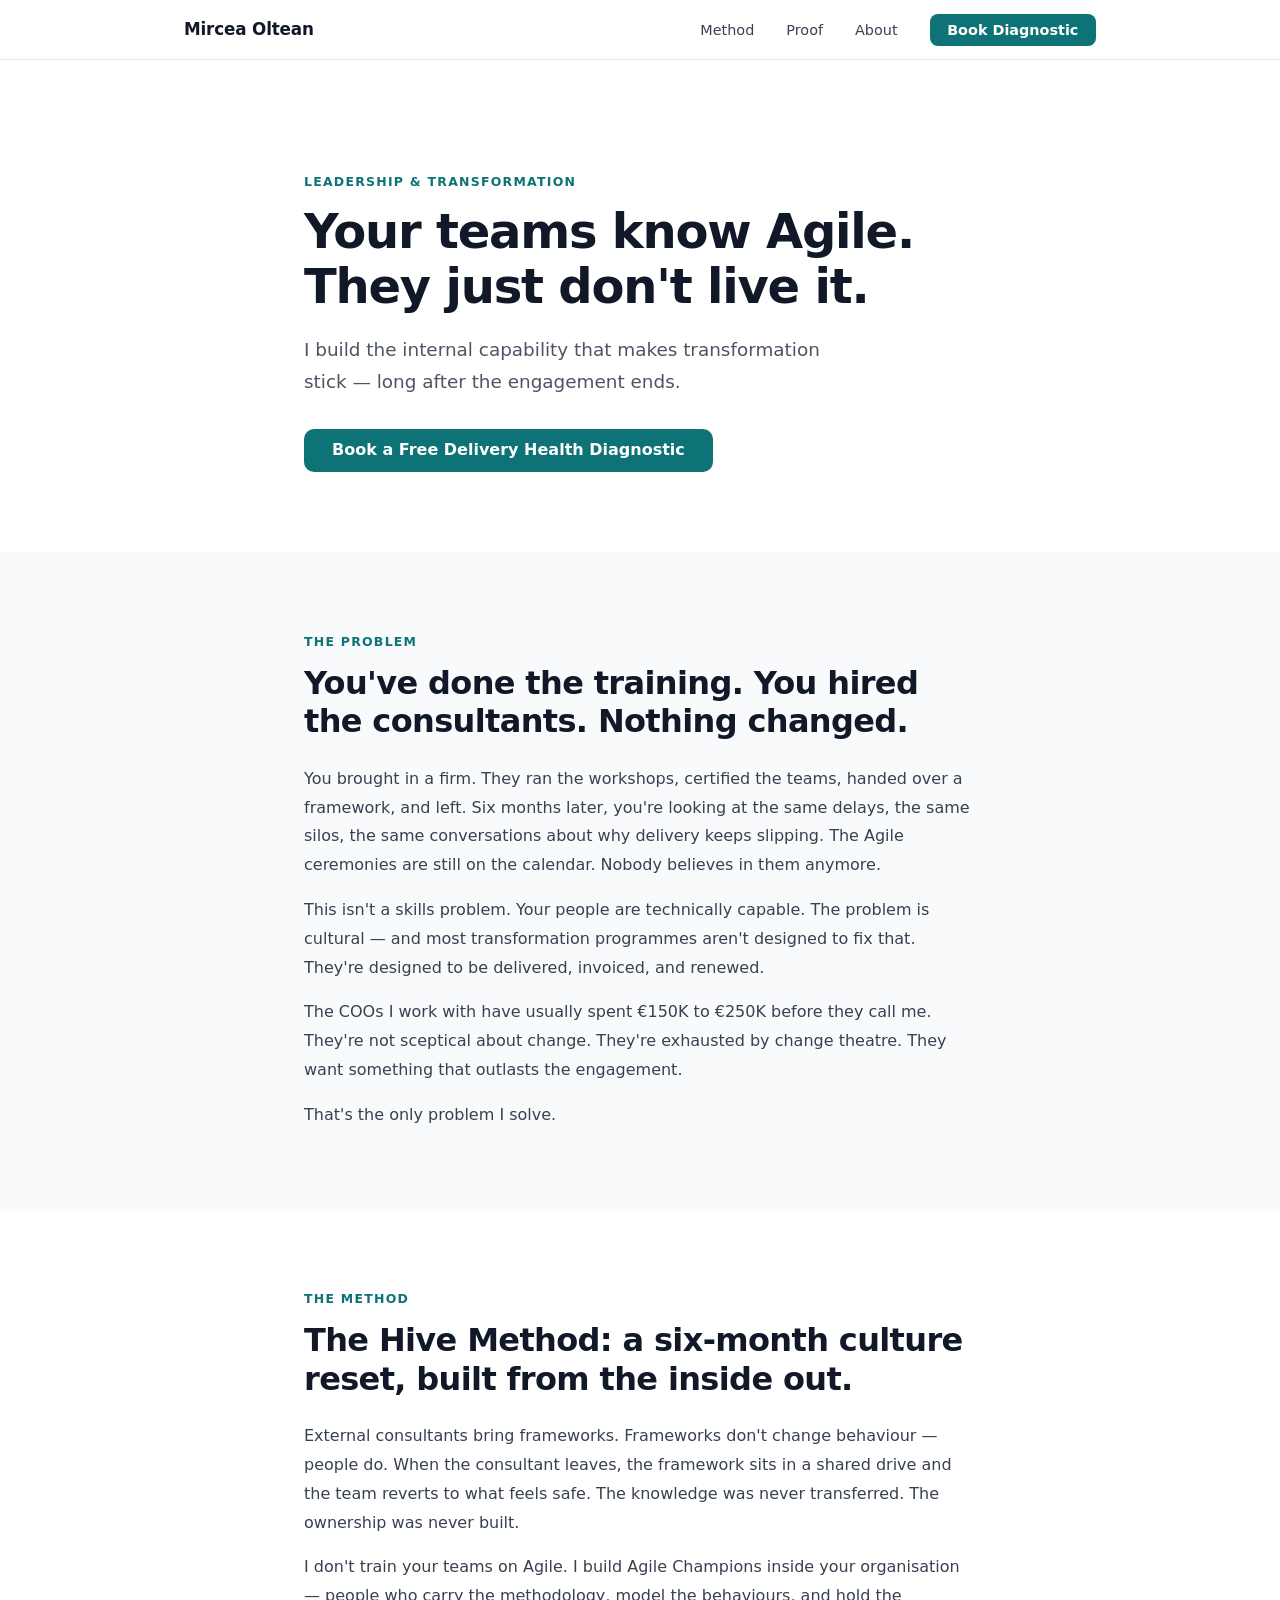
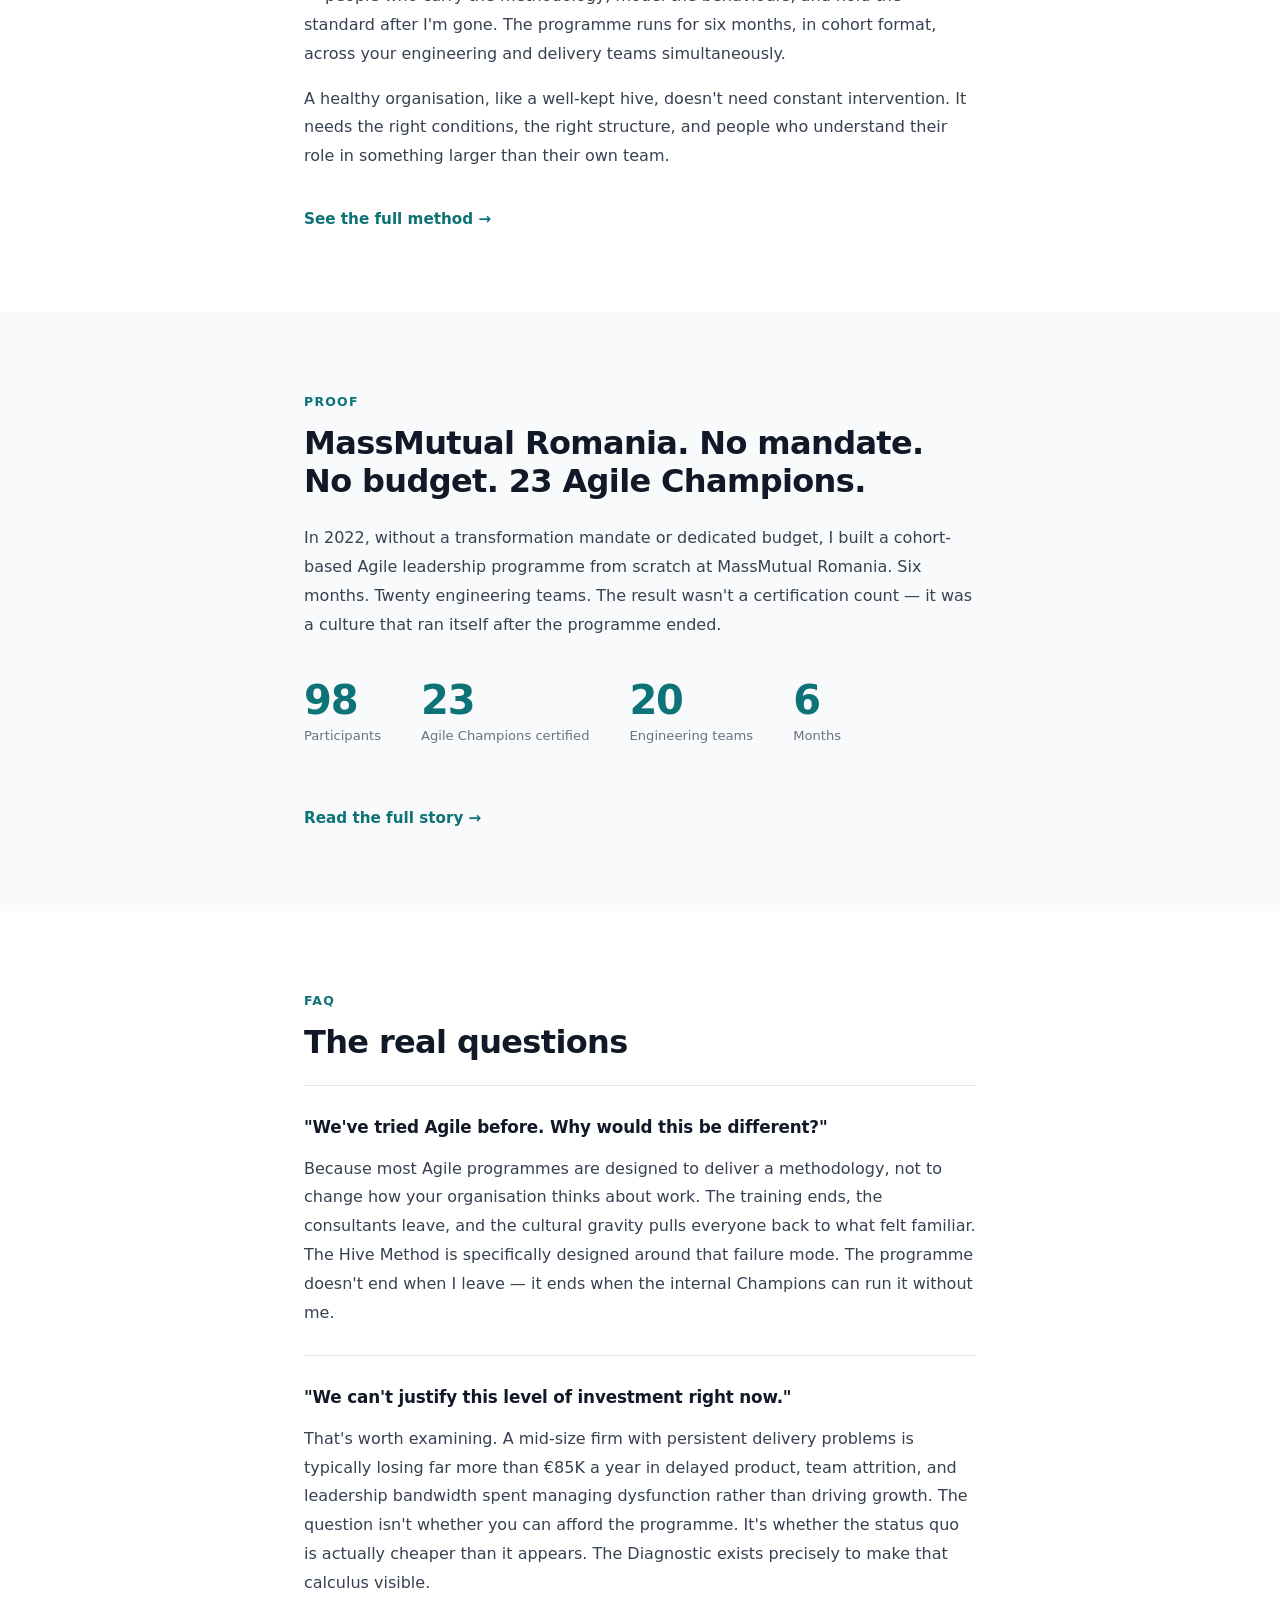
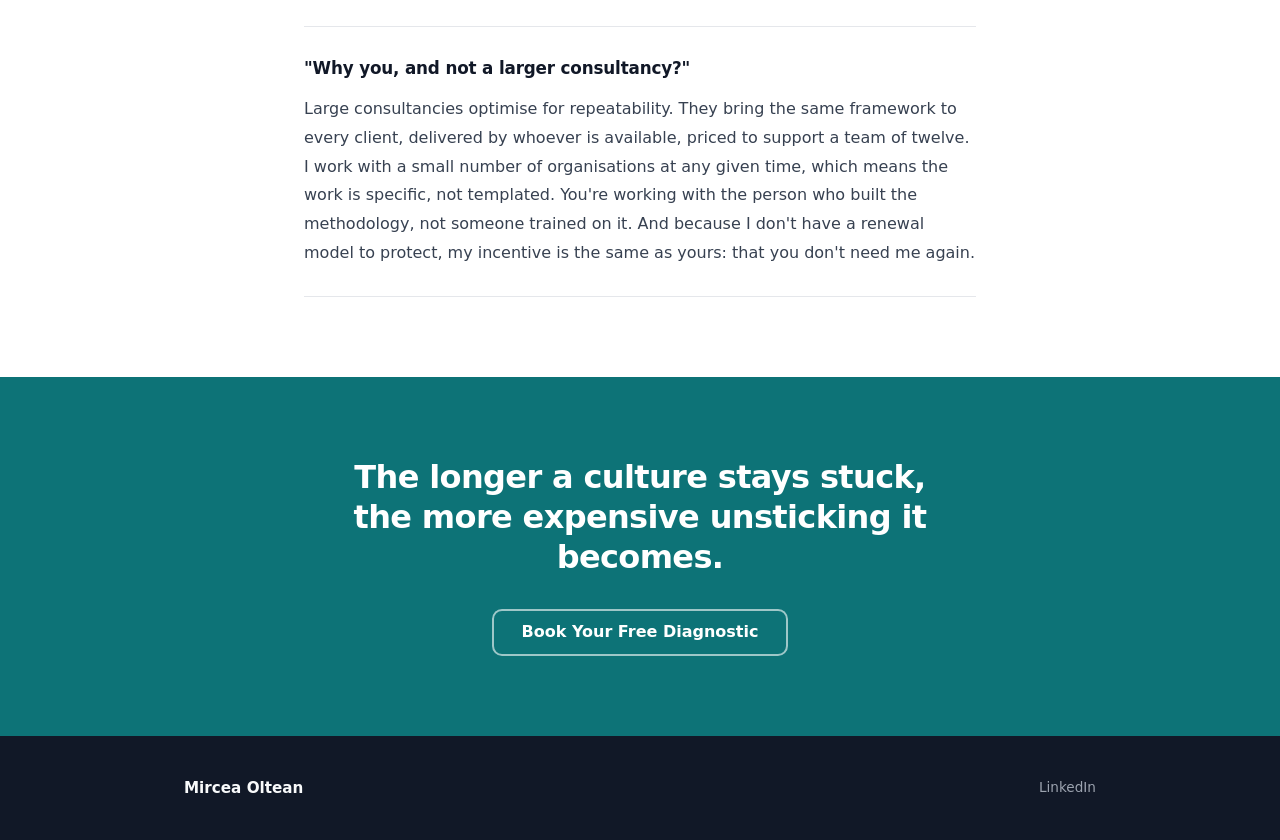
==== index.html @ 50f33925 "Initial site — Mircea Oltean personal website" ====
<!DOCTYPE html>
<html lang="en">
<head>
  <meta charset="UTF-8" />
  <meta name="viewport" content="width=device-width, initial-scale=1.0" />
  <title>Mircea Oltean — Leadership & Transformation Consultant</title>
  <link rel="stylesheet" href="styles.css" />
</head>
<body>

  <nav class="nav">
    <div class="nav__inner">
      <a href="index.html" class="nav__logo">Mircea Oltean</a>
      <button class="nav__toggle" id="navToggle" aria-label="Toggle menu">
        <svg width="22" height="22" viewBox="0 0 24 24" fill="none" stroke="currentColor" stroke-width="2.5" stroke-linecap="round">
          <line x1="3" y1="6" x2="21" y2="6"/><line x1="3" y1="12" x2="21" y2="12"/><line x1="3" y1="18" x2="21" y2="18"/>
        </svg>
      </button>
      <ul class="nav__links" id="navLinks">
        <li><a href="method.html">Method</a></li>
        <li><a href="proof.html">Proof</a></li>
        <li><a href="about.html">About</a></li>
        <li class="nav__cta"><a href="diagnostic.html">Book Diagnostic</a></li>
      </ul>
    </div>
  </nav>

  <main>

    <!-- HERO -->
    <section class="hero">
      <div class="container">
        <span class="section-label">Leadership &amp; Transformation</span>
        <h1>Your teams know Agile.<br>They just don't live it.</h1>
        <p class="hero__sub">I build the internal capability that makes transformation stick — long after the engagement ends.</p>
        <a href="diagnostic.html" class="btn">Book a Free Delivery Health Diagnostic</a>
      </div>
    </section>

    <!-- THE PROBLEM -->
    <section class="alt">
      <div class="container">
        <span class="section-label">The Problem</span>
        <h2 class="section-title">You've done the training. You hired the consultants. Nothing changed.</h2>
        <p>You brought in a firm. They ran the workshops, certified the teams, handed over a framework, and left. Six months later, you're looking at the same delays, the same silos, the same conversations about why delivery keeps slipping. The Agile ceremonies are still on the calendar. Nobody believes in them anymore.</p>
        <p>This isn't a skills problem. Your people are technically capable. The problem is cultural — and most transformation programmes aren't designed to fix that. They're designed to be delivered, invoiced, and renewed.</p>
        <p>The COOs I work with have usually spent €150K to €250K before they call me. They're not sceptical about change. They're exhausted by change theatre. They want something that outlasts the engagement.</p>
        <p>That's the only problem I solve.</p>
      </div>
    </section>

    <!-- THE METHOD -->
    <section>
      <div class="container">
        <span class="section-label">The Method</span>
        <h2 class="section-title">The Hive Method: a six-month culture reset, built from the inside out.</h2>
        <p>External consultants bring frameworks. Frameworks don't change behaviour — people do. When the consultant leaves, the framework sits in a shared drive and the team reverts to what feels safe. The knowledge was never transferred. The ownership was never built.</p>
        <p>I don't train your teams on Agile. I build Agile Champions inside your organisation — people who carry the methodology, model the behaviours, and hold the standard after I'm gone. The programme runs for six months, in cohort format, across your engineering and delivery teams simultaneously.</p>
        <p>A healthy organisation, like a well-kept hive, doesn't need constant intervention. It needs the right conditions, the right structure, and people who understand their role in something larger than their own team.</p>
        <a href="method.html" class="read-more">See the full method</a>
      </div>
    </section>

    <!-- PROOF -->
    <section class="alt">
      <div class="container">
        <span class="section-label">Proof</span>
        <h2 class="section-title">MassMutual Romania. No mandate. No budget. 23 Agile Champions.</h2>
        <p>In 2022, without a transformation mandate or dedicated budget, I built a cohort-based Agile leadership programme from scratch at MassMutual Romania. Six months. Twenty engineering teams. The result wasn't a certification count — it was a culture that ran itself after the programme ended.</p>
        <div class="stats">
          <div class="stat">
            <span class="stat__number">98</span>
            <span class="stat__label">Participants</span>
          </div>
          <div class="stat">
            <span class="stat__number">23</span>
            <span class="stat__label">Agile Champions certified</span>
          </div>
          <div class="stat">
            <span class="stat__number">20</span>
            <span class="stat__label">Engineering teams</span>
          </div>
          <div class="stat">
            <span class="stat__number">6</span>
            <span class="stat__label">Months</span>
          </div>
        </div>
        <a href="proof.html" class="read-more">Read the full story</a>
      </div>
    </section>

    <!-- FAQ -->
    <section>
      <div class="container">
        <span class="section-label">FAQ</span>
        <h2 class="section-title">The real questions</h2>
        <div class="faq">
          <div class="faq-item">
            <h3>"We've tried Agile before. Why would this be different?"</h3>
            <p>Because most Agile programmes are designed to deliver a methodology, not to change how your organisation thinks about work. The training ends, the consultants leave, and the cultural gravity pulls everyone back to what felt familiar. The Hive Method is specifically designed around that failure mode. The programme doesn't end when I leave — it ends when the internal Champions can run it without me.</p>
          </div>
          <div class="faq-item">
            <h3>"We can't justify this level of investment right now."</h3>
            <p>That's worth examining. A mid-size firm with persistent delivery problems is typically losing far more than €85K a year in delayed product, team attrition, and leadership bandwidth spent managing dysfunction rather than driving growth. The question isn't whether you can afford the programme. It's whether the status quo is actually cheaper than it appears. The Diagnostic exists precisely to make that calculus visible.</p>
          </div>
          <div class="faq-item">
            <h3>"Why you, and not a larger consultancy?"</h3>
            <p>Large consultancies optimise for repeatability. They bring the same framework to every client, delivered by whoever is available, priced to support a team of twelve. I work with a small number of organisations at any given time, which means the work is specific, not templated. You're working with the person who built the methodology, not someone trained on it. And because I don't have a renewal model to protect, my incentive is the same as yours: that you don't need me again.</p>
          </div>
        </div>
      </div>
    </section>

  </main>

  <!-- CLOSING -->
  <section class="closing">
    <div class="container">
      <h2>The longer a culture stays stuck, the more expensive unsticking it becomes.</h2>
      <a href="diagnostic.html" class="btn btn--ghost">Book Your Free Diagnostic</a>
    </div>
  </section>

  <footer>
    <div class="footer__inner">
      <span class="footer__name">Mircea Oltean</span>
      <div class="footer__links">
        <a href="https://www.linkedin.com/in/mircea-oltean-mba-sa-9ab67919" target="_blank" rel="noopener">LinkedIn</a>
      </div>
    </div>
  </footer>

  <script src="script.js"></script>
</body>
</html>
---- styles.css ----
/* === RESET & BASE === */
*, *::before, *::after { box-sizing: border-box; margin: 0; padding: 0; }

body {
  font-family: Inter, system-ui, -apple-system, Segoe UI, Roboto, Helvetica, Arial, sans-serif;
  color: #111827;
  background: #fff;
  line-height: 1.6;
  -webkit-font-smoothing: antialiased;
}

/* === LAYOUT === */
.container {
  max-width: 720px;
  margin: 0 auto;
  padding: 0 1.5rem;
}

section { padding: 5rem 0; }
section.alt { background: #F9FAFB; }

/* === NAV === */
.nav {
  position: sticky;
  top: 0;
  background: rgba(255,255,255,0.96);
  backdrop-filter: blur(8px);
  border-bottom: 1px solid #E5E7EB;
  z-index: 100;
  padding: 1rem 0;
}

.nav__inner {
  max-width: 960px;
  margin: 0 auto;
  padding: 0 1.5rem;
  display: flex;
  align-items: center;
  justify-content: space-between;
  position: relative;
}

.nav__logo {
  font-weight: 700;
  font-size: 1.05rem;
  color: #111827;
  text-decoration: none;
  letter-spacing: -.01em;
}

.nav__links {
  display: flex;
  align-items: center;
  gap: 2rem;
  list-style: none;
}

.nav__links a {
  color: #374151;
  text-decoration: none;
  font-size: .9rem;
  font-weight: 500;
  transition: color .2s;
}

.nav__links a:hover { color: #0D7377; }

.nav__cta a {
  background: #0D7377 !important;
  color: white !important;
  padding: .5rem 1.1rem;
  border-radius: 8px;
  font-weight: 600;
  transition: background .2s !important;
}

.nav__cta a:hover { background: #084f52 !important; }

.nav__toggle {
  display: none;
  background: none;
  border: none;
  cursor: pointer;
  padding: .25rem;
  color: #374151;
}

/* === HERO === */
.hero { padding: 7rem 0 5rem; }

.hero h1 {
  font-size: clamp(2rem, 5vw, 3rem);
  font-weight: 800;
  line-height: 1.15;
  color: #111827;
  margin-bottom: 1.25rem;
  letter-spacing: -.025em;
}

.hero__sub {
  font-size: 1.15rem;
  color: #4B5563;
  line-height: 1.7;
  margin-bottom: 2rem;
  max-width: 540px;
}

/* === BUTTONS === */
.btn {
  display: inline-block;
  background: #0D7377;
  color: white;
  padding: .85rem 1.75rem;
  border-radius: 10px;
  font-weight: 700;
  font-size: 1rem;
  text-decoration: none;
  border: none;
  cursor: pointer;
  font-family: inherit;
  transition: background .2s, transform .1s;
  line-height: 1;
}

.btn:hover { background: #084f52; transform: translateY(-1px); }

.btn--ghost {
  background: transparent;
  color: white;
  border: 2px solid rgba(255,255,255,.6);
}

.btn--ghost:hover { background: rgba(255,255,255,.1); transform: translateY(-1px); border-color: white; }

/* === SECTION LABELS & HEADINGS === */
.section-label {
  display: block;
  font-size: .78rem;
  font-weight: 700;
  letter-spacing: .1em;
  text-transform: uppercase;
  color: #0D7377;
  margin-bottom: .75rem;
}

h2.section-title {
  font-size: clamp(1.5rem, 4vw, 2rem);
  font-weight: 800;
  line-height: 1.2;
  color: #111827;
  margin-bottom: 1.5rem;
  letter-spacing: -.02em;
}

h3 {
  font-size: 1.1rem;
  font-weight: 700;
  color: #111827;
  margin: 2rem 0 .6rem;
  letter-spacing: -.01em;
}

h3:first-of-type { margin-top: 0; }

p {
  color: #374151;
  line-height: 1.8;
  margin-bottom: 1rem;
}

p:last-child { margin-bottom: 0; }

/* === PAGE HERO (inner pages) === */
.page-hero { padding: 4rem 0 3rem; border-bottom: 1px solid #E5E7EB; }
.page-hero h1 {
  font-size: clamp(1.75rem, 4vw, 2.5rem);
  font-weight: 800;
  line-height: 1.2;
  letter-spacing: -.025em;
  margin-bottom: .75rem;
}
.page-hero p { font-size: 1.1rem; color: #6B7280; max-width: 520px; }

/* === STATS === */
.stats {
  display: flex;
  gap: 2.5rem;
  margin: 2.5rem 0;
  flex-wrap: wrap;
}

.stat__number {
  display: block;
  font-size: 2.5rem;
  font-weight: 800;
  color: #0D7377;
  line-height: 1;
  letter-spacing: -.03em;
}

.stat__label {
  display: block;
  font-size: .82rem;
  color: #6B7280;
  margin-top: .35rem;
  font-weight: 500;
}

/* === BLOCKQUOTE === */
blockquote {
  border-left: 3px solid #0D7377;
  padding: 1.1rem 1.5rem;
  margin: 2rem 0;
  background: #f0fafa;
  border-radius: 0 10px 10px 0;
}

blockquote p {
  font-size: 1.05rem;
  font-style: italic;
  color: #1a2e2f;
  font-weight: 500;
  line-height: 1.7;
}

/* === FAQ === */
.faq { margin-top: 1rem; }

.faq-item {
  border-top: 1px solid #E5E7EB;
  padding: 1.75rem 0;
}

.faq-item:last-child { border-bottom: 1px solid #E5E7EB; }

.faq-item h3 {
  margin: 0 0 .85rem;
  font-size: 1.05rem;
  color: #111827;
}

.faq-item p { margin: 0; }

/* === READ MORE === */
.read-more {
  display: inline-block;
  color: #0D7377;
  font-weight: 600;
  text-decoration: none;
  font-size: .95rem;
  margin-top: 1.25rem;
  transition: color .2s;
}

.read-more::after { content: ' →'; }
.read-more:hover { color: #084f52; }

/* === CLOSING BAND === */
.closing {
  background: #0D7377;
  padding: 5rem 0;
  text-align: center;
}

.closing h2 {
  font-size: clamp(1.4rem, 4vw, 2rem);
  color: white;
  font-weight: 800;
  max-width: 580px;
  margin: 0 auto 2rem;
  line-height: 1.25;
  letter-spacing: -.02em;
}

/* === CTA BAND (inner pages) === */
.cta-band {
  background: #F9FAFB;
  padding: 4rem 0;
  text-align: center;
  border-top: 1px solid #E5E7EB;
}

.cta-band p {
  font-size: 1.1rem;
  color: #4B5563;
  margin-bottom: 1.5rem;
  max-width: 480px;
  margin-left: auto;
  margin-right: auto;
}

/* === FORM === */
.form { display: grid; gap: .9rem; max-width: 480px; }

label {
  display: block;
  font-size: .86rem;
  color: #374151;
  font-weight: 600;
  margin-bottom: .3rem;
}

input, textarea, select {
  width: 100%;
  padding: .75rem .9rem;
  border: 1px solid #D1D5DB;
  border-radius: 10px;
  font: inherit;
  font-size: .95rem;
  color: #111827;
  background: white;
  outline-offset: 2px;
  transition: border-color .2s;
}

input:focus, textarea:focus, select:focus { border-color: #0D7377; outline: none; }

.form-row { display: grid; gap: .3rem; }

.response {
  min-height: 1.3rem;
  font-size: .95rem;
  color: #1a7a2f;
  margin-top: .25rem;
}

/* === FOOTER === */
footer {
  background: #111827;
  color: #9CA3AF;
  padding: 2.5rem 0;
}

.footer__inner {
  max-width: 960px;
  margin: 0 auto;
  padding: 0 1.5rem;
  display: flex;
  align-items: center;
  justify-content: space-between;
  flex-wrap: wrap;
  gap: 1rem;
}

.footer__name { font-weight: 600; color: #F9FAFB; font-size: .95rem; }

.footer__links { display: flex; gap: 1.5rem; font-size: .85rem; }

footer a { color: #9CA3AF; text-decoration: none; transition: color .2s; }
footer a:hover { color: white; }

/* === DIVIDER === */
.divider { border: none; border-top: 1px solid #E5E7EB; margin: 2.5rem 0; }

/* === RESPONSIVE === */
@media (max-width: 640px) {
  section { padding: 3rem 0; }
  .hero { padding: 4rem 0 3rem; }
  .page-hero { padding: 3rem 0 2rem; }
  .closing { padding: 3.5rem 0; }
  .cta-band { padding: 3rem 0; }

  .nav__links {
    display: none;
    position: absolute;
    top: calc(100% + 1rem);
    left: 0;
    right: 0;
    background: white;
    border: 1px solid #E5E7EB;
    border-radius: 12px;
    flex-direction: column;
    align-items: flex-start;
    gap: 0;
    padding: .5rem 0;
    box-shadow: 0 8px 24px rgba(0,0,0,.08);
  }

  .nav__links.open { display: flex; }

  .nav__links li { width: 100%; }

  .nav__links a { display: block; padding: .8rem 1.25rem; font-size: .95rem; }

  .nav__cta a {
    background: none !important;
    color: #0D7377 !important;
    font-weight: 700;
    border-radius: 0 !important;
  }

  .nav__toggle { display: block; }

  .stats { gap: 1.5rem; }

  .footer__inner { flex-direction: column; align-items: flex-start; }

  .form { max-width: 100%; }
}
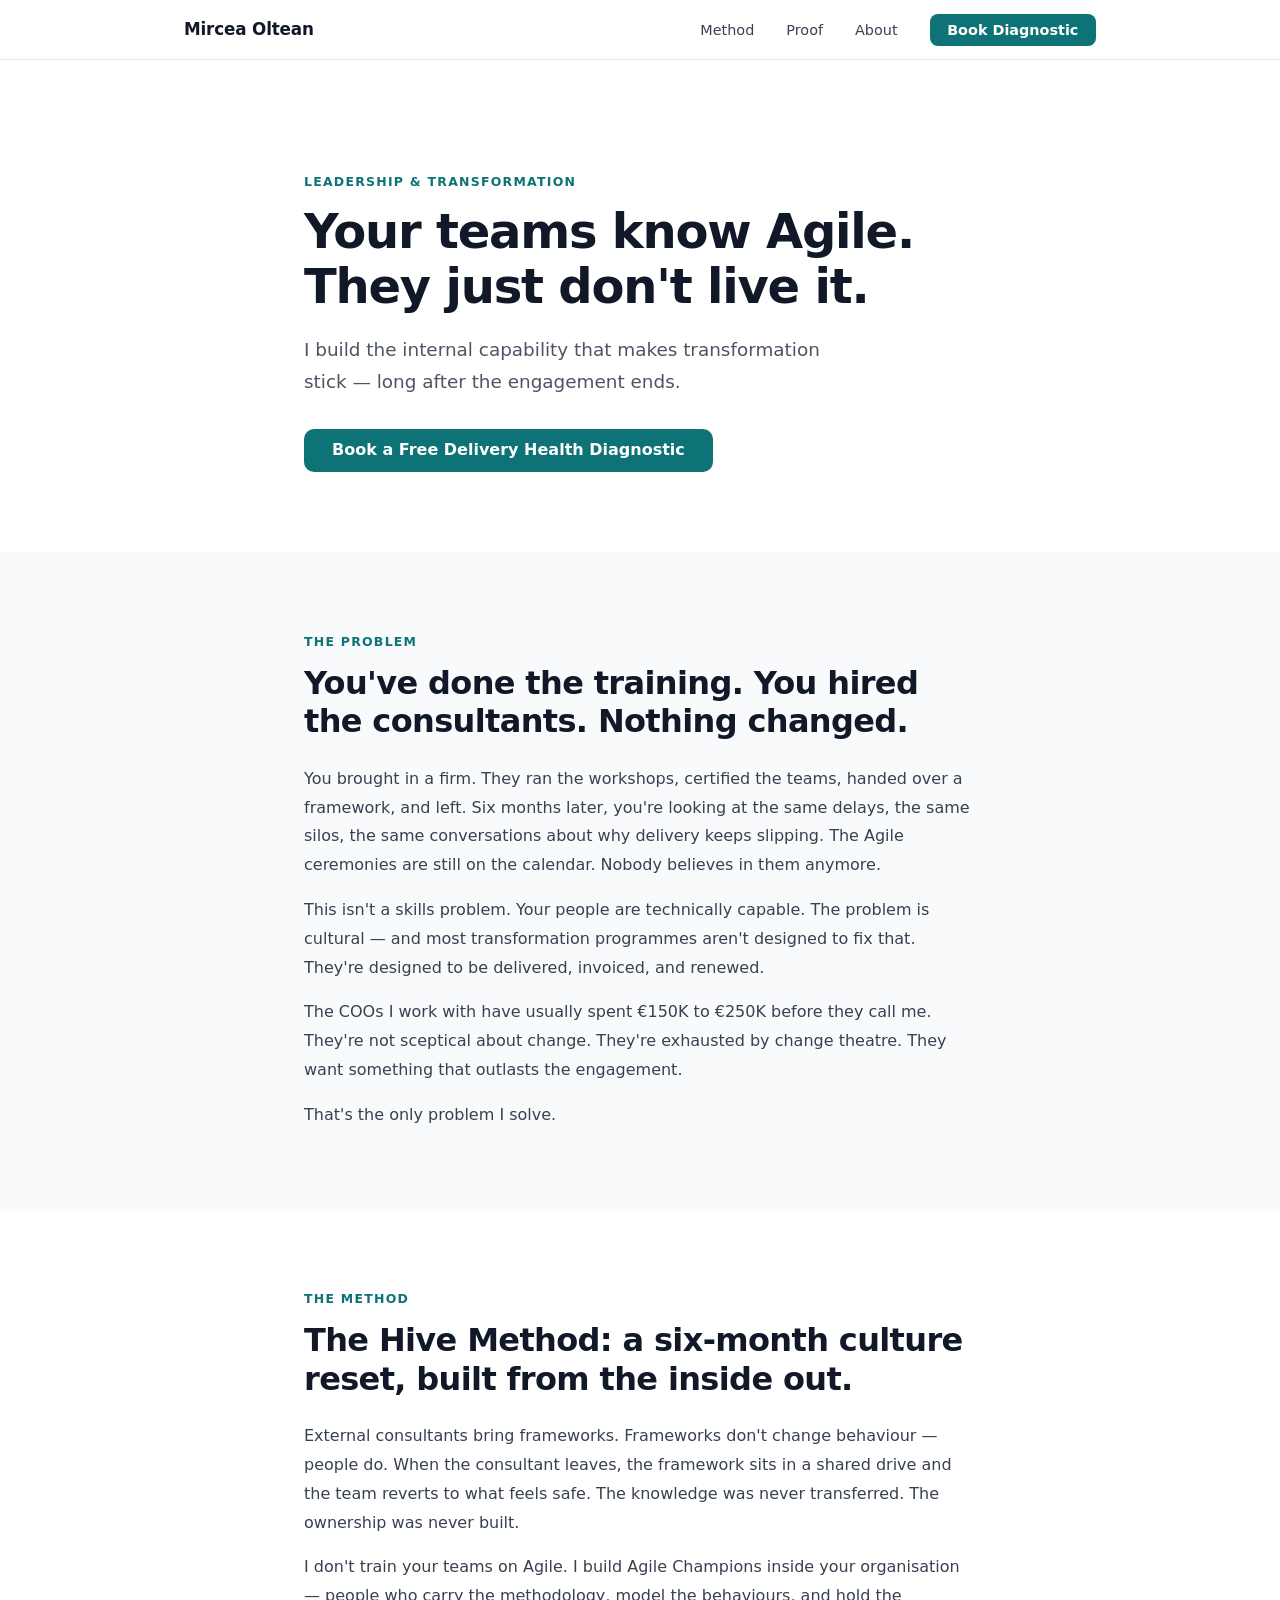
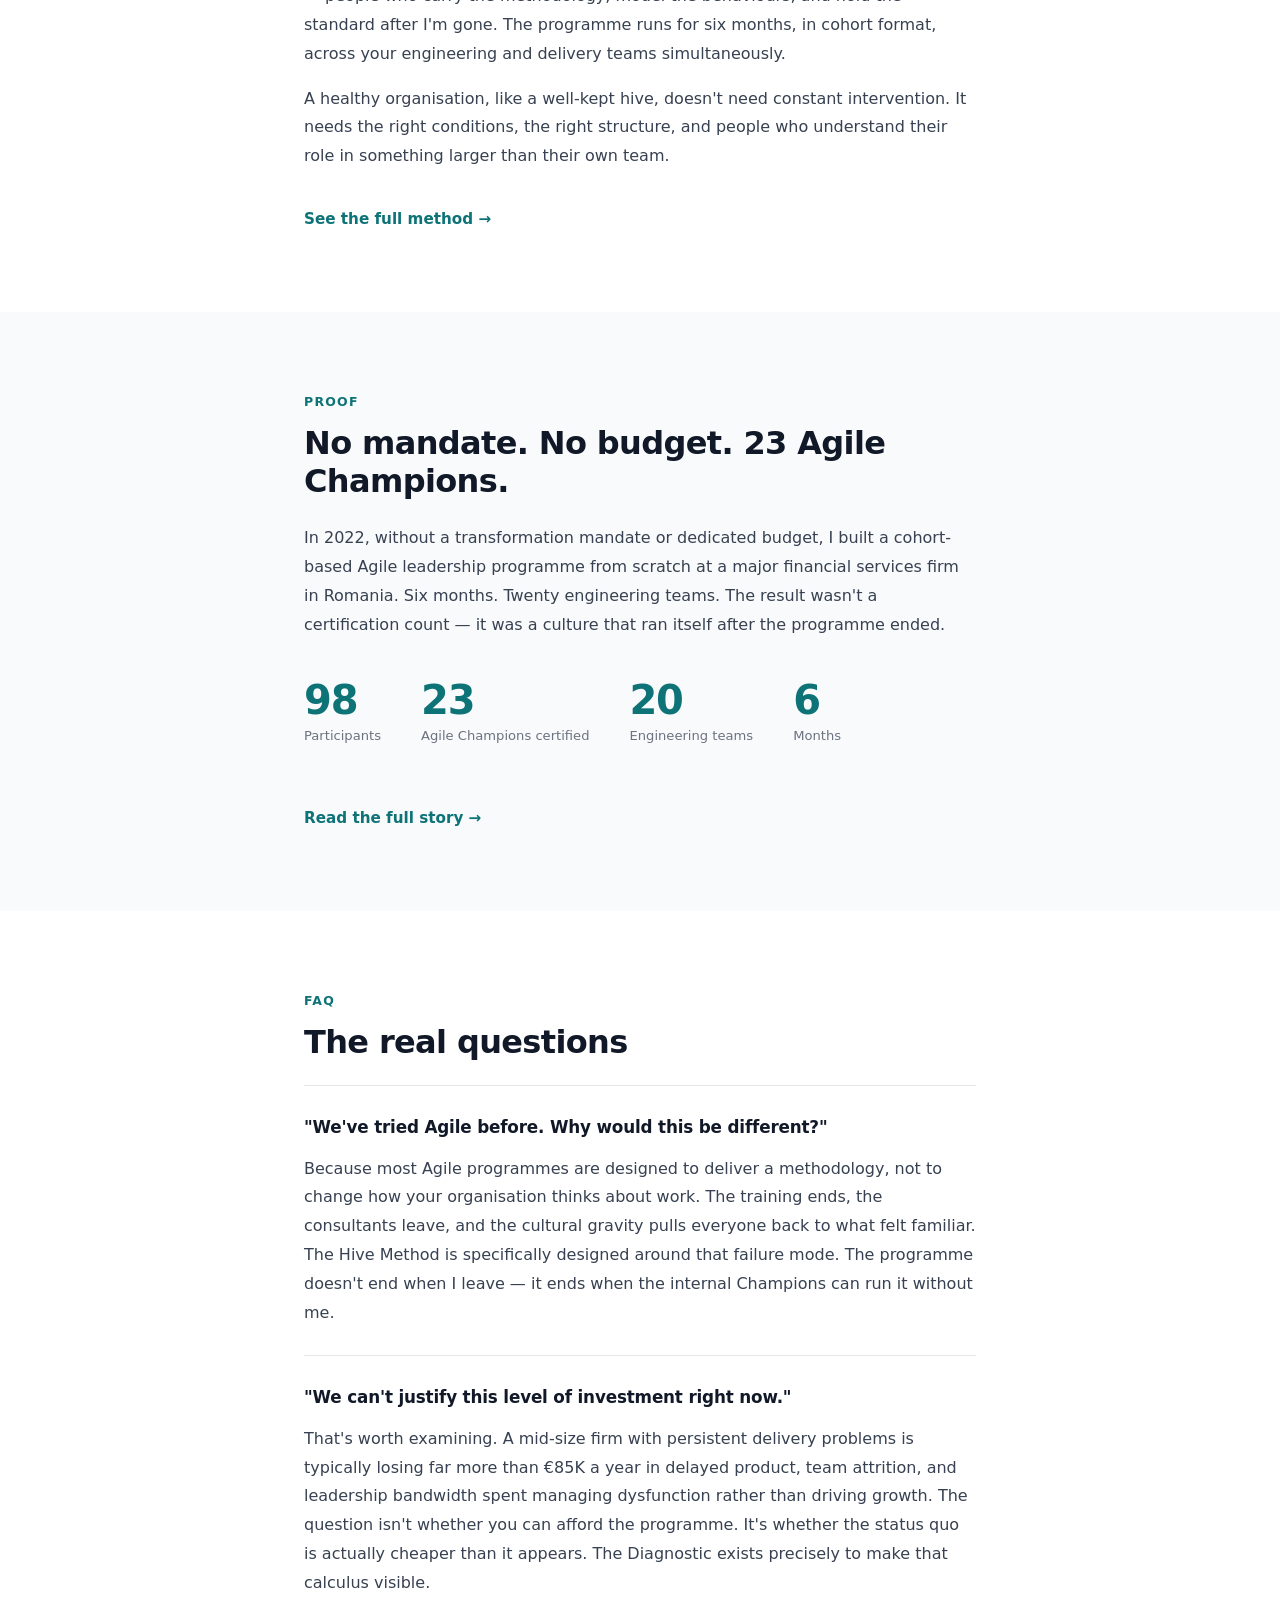
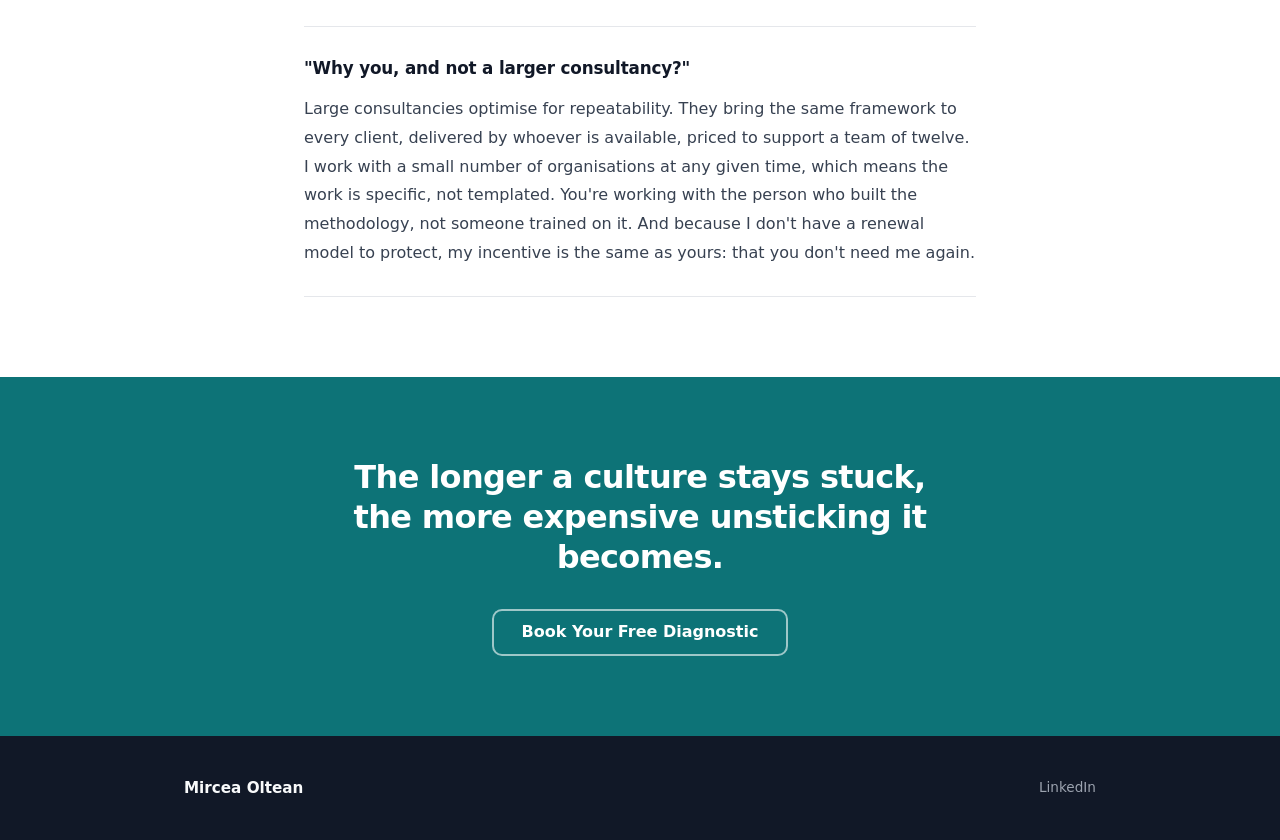
==== commit e9b5646b: "Remove all references to MassMutual Romania" ====
--- a/index.html
+++ b/index.html
@@ -65,8 +65,8 @@
     <section class="alt">
       <div class="container">
         <span class="section-label">Proof</span>
-        <h2 class="section-title">MassMutual Romania. No mandate. No budget. 23 Agile Champions.</h2>
-        <p>In 2022, without a transformation mandate or dedicated budget, I built a cohort-based Agile leadership programme from scratch at MassMutual Romania. Six months. Twenty engineering teams. The result wasn't a certification count — it was a culture that ran itself after the programme ended.</p>
+        <h2 class="section-title">No mandate. No budget. 23 Agile Champions.</h2>
+        <p>In 2022, without a transformation mandate or dedicated budget, I built a cohort-based Agile leadership programme from scratch at a major financial services firm in Romania. Six months. Twenty engineering teams. The result wasn't a certification count — it was a culture that ran itself after the programme ended.</p>
         <div class="stats">
           <div class="stat">
             <span class="stat__number">98</span>
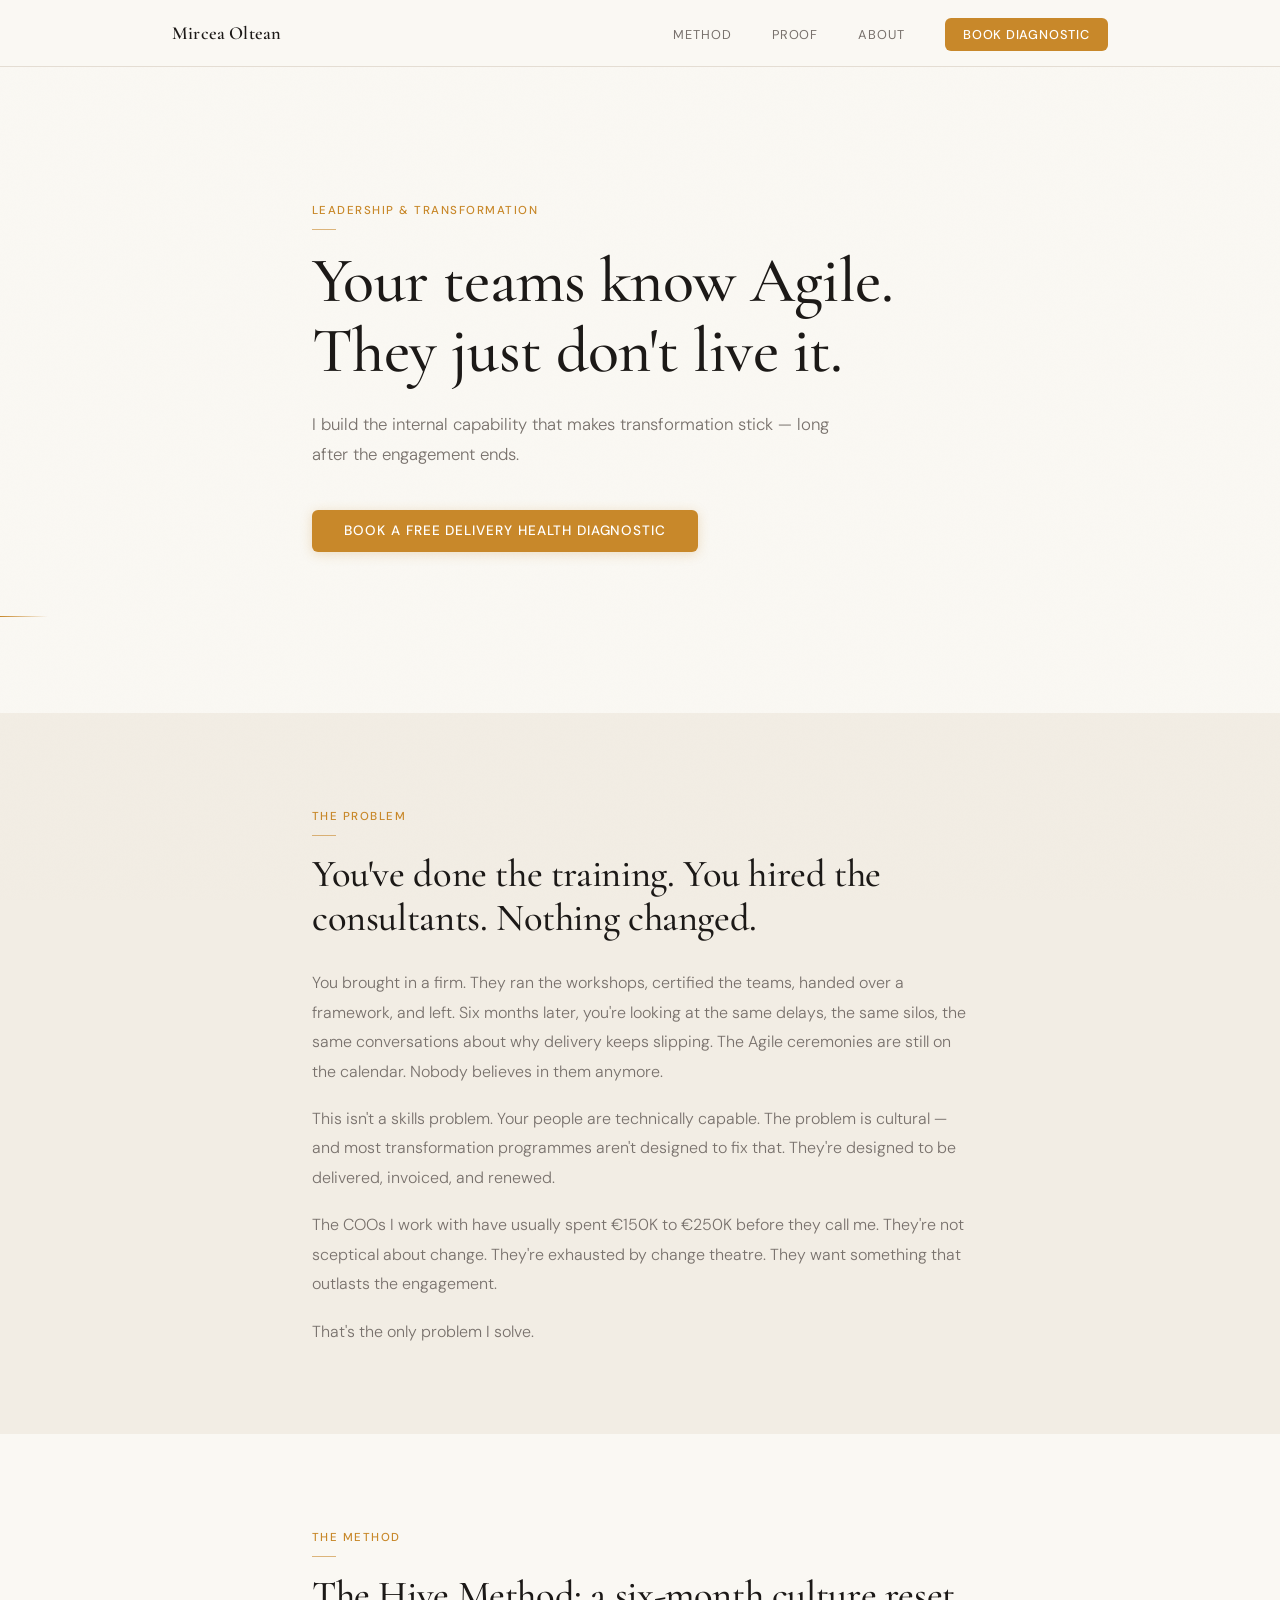
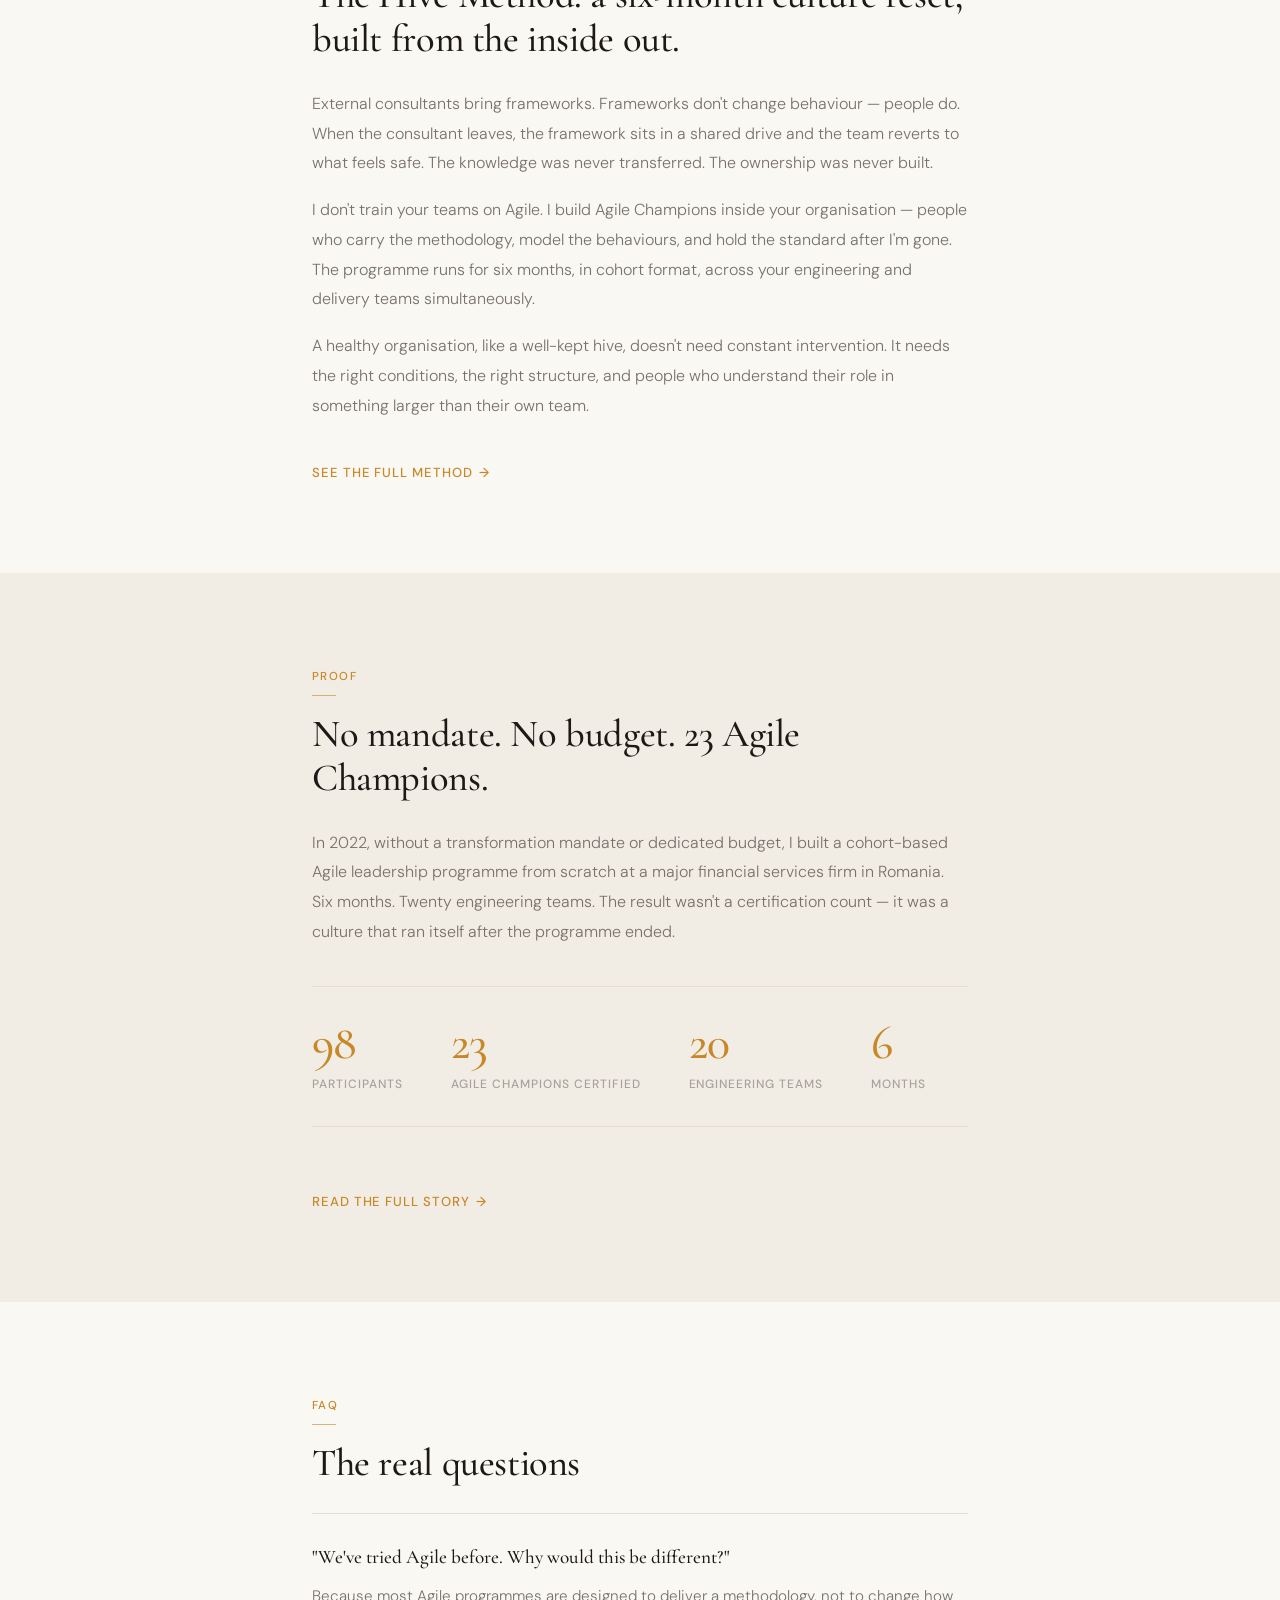
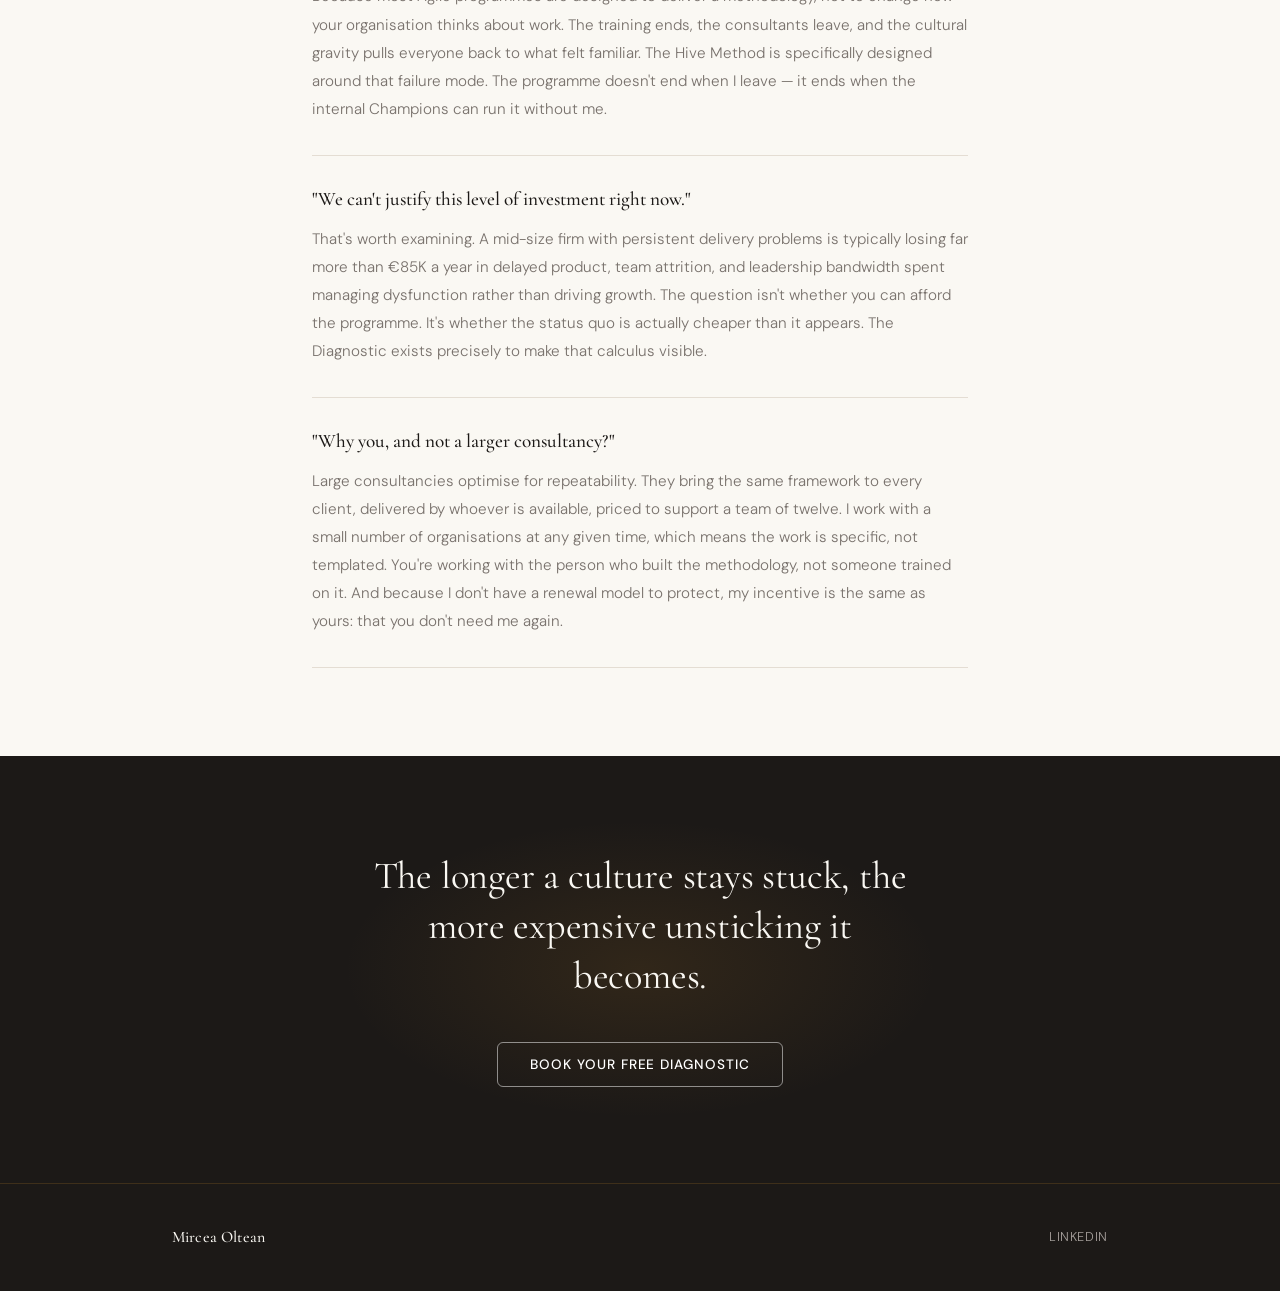
==== commit 3c1fdace: "Apply premium bee-inspired visual identity across all pages" ====
--- a/index.html
+++ b/index.html
@@ -4,6 +4,9 @@
   <meta charset="UTF-8" />
   <meta name="viewport" content="width=device-width, initial-scale=1.0" />
   <title>Mircea Oltean — Leadership & Transformation Consultant</title>
+  <link rel="preconnect" href="https://fonts.googleapis.com" />
+  <link rel="preconnect" href="https://fonts.gstatic.com" crossorigin />
+  <link href="https://fonts.googleapis.com/css2?family=Cormorant+Garamond:ital,wght@0,400;0,500;0,600;1,400;1,500&family=DM+Sans:wght@300;400;500&display=swap" rel="stylesheet" />
   <link rel="stylesheet" href="styles.css" />
 </head>
 <body>
--- a/styles.css
+++ b/styles.css
@@ -1,39 +1,140 @@
-/* === RESET & BASE === */
+/* ============================================================
+   MIRCEA OLTEAN — DESIGN SYSTEM
+   Premium bee-inspired visual identity
+   Fonts: Cormorant Garamond (headings) + DM Sans (body)
+   ============================================================ */
+
+/* === TOKENS === */
+:root {
+  --ivory:        #FAF8F3;
+  --ivory-dark:   #F2EDE4;
+  --stone:        #E4DDD3;
+  --charcoal:     #1C1917;
+  --ink:          #292524;
+  --muted:        #78716C;
+  --faint:        #A8A29E;
+  --gold:         #C8882A;
+  --gold-light:   #E8A84A;
+  --gold-glow:    rgba(200,136,42,0.09);
+  --gold-border:  rgba(200,136,42,0.3);
+  --shadow-sm:    0 1px 4px rgba(28,25,23,0.07);
+  --shadow-md:    0 4px 24px rgba(28,25,23,0.09);
+  --shadow-lg:    0 12px 48px rgba(28,25,23,0.11);
+  --radius:       6px;
+  --radius-lg:    12px;
+}
+
+/* === RESET === */
 *, *::before, *::after { box-sizing: border-box; margin: 0; padding: 0; }
 
+/* === BASE === */
+html { scroll-behavior: smooth; }
+
 body {
-  font-family: Inter, system-ui, -apple-system, Segoe UI, Roboto, Helvetica, Arial, sans-serif;
-  color: #111827;
-  background: #fff;
-  line-height: 1.6;
+  font-family: 'DM Sans', system-ui, -apple-system, sans-serif;
+  background: var(--ivory);
+  color: var(--ink);
+  font-size: 16px;
+  line-height: 1.7;
+  font-weight: 300;
   -webkit-font-smoothing: antialiased;
+}
+
+/* Subtle paper grain overlay */
+body::before {
+  content: '';
+  position: fixed;
+  inset: 0;
+  background-image: url("data:image/svg+xml,%3Csvg xmlns='http://www.w3.org/2000/svg' width='300' height='300'%3E%3Cfilter id='n'%3E%3CfeTurbulence type='fractalNoise' baseFrequency='0.75' numOctaves='4' stitchTiles='stitch'/%3E%3C/filter%3E%3Crect width='300' height='300' filter='url(%23n)' opacity='0.03'/%3E%3C/svg%3E");
+  pointer-events: none;
+  z-index: 0;
+  opacity: 0.4;
 }
 
 /* === LAYOUT === */
 .container {
   max-width: 720px;
   margin: 0 auto;
-  padding: 0 1.5rem;
-}
-
-section { padding: 5rem 0; }
-section.alt { background: #F9FAFB; }
+  padding: 0 2rem;
+  position: relative;
+  z-index: 1;
+}
+
+section { padding: 5.5rem 0; }
+section.alt { background: var(--ivory-dark); }
+
+/* === TYPOGRAPHY === */
+h1, h2, h3, h4 {
+  font-family: 'Cormorant Garamond', Georgia, serif;
+  color: var(--charcoal);
+  font-weight: 500;
+  line-height: 1.15;
+}
+
+h2.section-title {
+  font-size: clamp(1.7rem, 4vw, 2.4rem);
+  margin-bottom: 1.75rem;
+  letter-spacing: -0.01em;
+}
+
+h3 {
+  font-size: 1.3rem;
+  font-weight: 500;
+  margin: 2.5rem 0 0.7rem;
+  letter-spacing: 0;
+  color: var(--charcoal);
+}
+
+h3:first-of-type { margin-top: 0; }
+
+p {
+  color: var(--muted);
+  line-height: 1.85;
+  margin-bottom: 1.1rem;
+  font-weight: 300;
+}
+
+p:last-child { margin-bottom: 0; }
+
+/* === SECTION LABEL === */
+.section-label {
+  display: inline-block;
+  font-family: 'DM Sans', sans-serif;
+  font-size: 0.72rem;
+  font-weight: 500;
+  letter-spacing: 0.13em;
+  text-transform: uppercase;
+  color: var(--gold);
+  margin-bottom: 1rem;
+}
+
+/* Gold rule divider under label */
+.section-label::after {
+  content: '';
+  display: block;
+  width: 24px;
+  height: 1px;
+  background: var(--gold);
+  margin-top: 0.5rem;
+  opacity: 0.6;
+}
 
 /* === NAV === */
 .nav {
   position: sticky;
   top: 0;
-  background: rgba(255,255,255,0.96);
-  backdrop-filter: blur(8px);
-  border-bottom: 1px solid #E5E7EB;
+  background: rgba(250,248,243,0.94);
+  backdrop-filter: blur(12px);
+  -webkit-backdrop-filter: blur(12px);
+  border-bottom: 1px solid var(--stone);
   z-index: 100;
-  padding: 1rem 0;
+  padding: 1.1rem 0;
 }
 
 .nav__inner {
-  max-width: 960px;
+  max-width: 1000px;
   margin: 0 auto;
-  padding: 0 1.5rem;
+  padding: 0 2rem;
   display: flex;
   align-items: center;
   justify-content: space-between;
@@ -41,300 +142,406 @@
 }
 
 .nav__logo {
-  font-weight: 700;
-  font-size: 1.05rem;
-  color: #111827;
+  font-family: 'Cormorant Garamond', serif;
+  font-size: 1.15rem;
+  font-weight: 600;
+  color: var(--charcoal);
   text-decoration: none;
-  letter-spacing: -.01em;
+  letter-spacing: 0.01em;
 }
 
 .nav__links {
   display: flex;
   align-items: center;
-  gap: 2rem;
+  gap: 2.5rem;
   list-style: none;
 }
 
 .nav__links a {
-  color: #374151;
+  font-size: 0.8rem;
+  font-weight: 400;
+  letter-spacing: 0.07em;
+  text-transform: uppercase;
+  color: var(--muted);
   text-decoration: none;
-  font-size: .9rem;
-  font-weight: 500;
-  transition: color .2s;
-}
-
-.nav__links a:hover { color: #0D7377; }
+  transition: color 0.2s;
+}
+
+.nav__links a:hover { color: var(--charcoal); }
 
 .nav__cta a {
-  background: #0D7377 !important;
+  background: var(--gold) !important;
   color: white !important;
-  padding: .5rem 1.1rem;
-  border-radius: 8px;
-  font-weight: 600;
-  transition: background .2s !important;
-}
-
-.nav__cta a:hover { background: #084f52 !important; }
+  padding: 0.5rem 1.15rem !important;
+  border-radius: var(--radius) !important;
+  font-weight: 500 !important;
+  letter-spacing: 0.06em !important;
+  transition: background 0.2s !important;
+  text-transform: uppercase !important;
+}
+
+.nav__cta a:hover {
+  background: var(--gold-light) !important;
+  color: white !important;
+}
 
 .nav__toggle {
   display: none;
   background: none;
   border: none;
   cursor: pointer;
-  padding: .25rem;
-  color: #374151;
+  padding: 0.25rem;
+  color: var(--muted);
 }
 
 /* === HERO === */
-.hero { padding: 7rem 0 5rem; }
+.hero { padding: 8rem 0 6rem; }
 
 .hero h1 {
-  font-size: clamp(2rem, 5vw, 3rem);
-  font-weight: 800;
-  line-height: 1.15;
-  color: #111827;
-  margin-bottom: 1.25rem;
-  letter-spacing: -.025em;
+  font-family: 'Cormorant Garamond', serif;
+  font-size: clamp(2.6rem, 6vw, 4rem);
+  font-weight: 500;
+  line-height: 1.1;
+  color: var(--charcoal);
+  margin-bottom: 1.4rem;
+  letter-spacing: -0.01em;
 }
 
 .hero__sub {
-  font-size: 1.15rem;
-  color: #4B5563;
-  line-height: 1.7;
-  margin-bottom: 2rem;
-  max-width: 540px;
+  font-size: 1.05rem;
+  color: var(--muted);
+  line-height: 1.8;
+  margin-bottom: 2.5rem;
+  max-width: 520px;
+  font-weight: 300;
+}
+
+/* Thin gold accent line on hero */
+.hero::after {
+  content: '';
+  display: block;
+  width: 48px;
+  height: 1px;
+  background: linear-gradient(90deg, var(--gold), transparent);
+  margin-top: 4rem;
 }
 
 /* === BUTTONS === */
 .btn {
   display: inline-block;
-  background: #0D7377;
+  background: var(--gold);
   color: white;
-  padding: .85rem 1.75rem;
-  border-radius: 10px;
-  font-weight: 700;
-  font-size: 1rem;
+  padding: 0.9rem 2rem;
+  border-radius: var(--radius);
+  font-family: 'DM Sans', sans-serif;
+  font-weight: 500;
+  font-size: 0.85rem;
+  letter-spacing: 0.07em;
+  text-transform: uppercase;
   text-decoration: none;
   border: none;
   cursor: pointer;
-  font-family: inherit;
-  transition: background .2s, transform .1s;
+  transition: background 0.2s, transform 0.15s, box-shadow 0.2s;
+  box-shadow: 0 2px 12px rgba(200,136,42,0.25);
   line-height: 1;
 }
 
-.btn:hover { background: #084f52; transform: translateY(-1px); }
+.btn:hover {
+  background: var(--gold-light);
+  transform: translateY(-1px);
+  box-shadow: 0 4px 20px rgba(200,136,42,0.35);
+}
+
+.btn:active { transform: translateY(0); }
 
 .btn--ghost {
   background: transparent;
   color: white;
-  border: 2px solid rgba(255,255,255,.6);
-}
-
-.btn--ghost:hover { background: rgba(255,255,255,.1); transform: translateY(-1px); border-color: white; }
-
-/* === SECTION LABELS & HEADINGS === */
-.section-label {
-  display: block;
-  font-size: .78rem;
-  font-weight: 700;
-  letter-spacing: .1em;
-  text-transform: uppercase;
-  color: #0D7377;
-  margin-bottom: .75rem;
-}
-
-h2.section-title {
-  font-size: clamp(1.5rem, 4vw, 2rem);
-  font-weight: 800;
-  line-height: 1.2;
-  color: #111827;
-  margin-bottom: 1.5rem;
-  letter-spacing: -.02em;
-}
-
-h3 {
-  font-size: 1.1rem;
-  font-weight: 700;
-  color: #111827;
-  margin: 2rem 0 .6rem;
-  letter-spacing: -.01em;
-}
-
-h3:first-of-type { margin-top: 0; }
-
-p {
-  color: #374151;
-  line-height: 1.8;
-  margin-bottom: 1rem;
-}
-
-p:last-child { margin-bottom: 0; }
+  border: 1px solid rgba(255,255,255,0.5);
+  box-shadow: none;
+}
+
+.btn--ghost:hover {
+  background: rgba(255,255,255,0.08);
+  border-color: white;
+  box-shadow: none;
+}
 
 /* === PAGE HERO (inner pages) === */
-.page-hero { padding: 4rem 0 3rem; border-bottom: 1px solid #E5E7EB; }
+.page-hero {
+  padding: 5rem 0 3.5rem;
+  border-bottom: 1px solid var(--stone);
+}
+
 .page-hero h1 {
-  font-size: clamp(1.75rem, 4vw, 2.5rem);
-  font-weight: 800;
-  line-height: 1.2;
-  letter-spacing: -.025em;
-  margin-bottom: .75rem;
-}
-.page-hero p { font-size: 1.1rem; color: #6B7280; max-width: 520px; }
+  font-family: 'Cormorant Garamond', serif;
+  font-size: clamp(2rem, 5vw, 3rem);
+  font-weight: 500;
+  margin-bottom: 0.85rem;
+  letter-spacing: -0.01em;
+}
+
+.page-hero p {
+  font-size: 1.05rem;
+  color: var(--muted);
+  max-width: 520px;
+  font-weight: 300;
+}
 
 /* === STATS === */
 .stats {
   display: flex;
-  gap: 2.5rem;
+  gap: 3rem;
   margin: 2.5rem 0;
   flex-wrap: wrap;
+  padding: 2rem 0;
+  border-top: 1px solid var(--stone);
+  border-bottom: 1px solid var(--stone);
 }
 
 .stat__number {
   display: block;
-  font-size: 2.5rem;
-  font-weight: 800;
-  color: #0D7377;
+  font-family: 'Cormorant Garamond', serif;
+  font-size: 3rem;
+  font-weight: 500;
+  color: var(--gold);
   line-height: 1;
-  letter-spacing: -.03em;
+  letter-spacing: -0.02em;
 }
 
 .stat__label {
   display: block;
-  font-size: .82rem;
-  color: #6B7280;
-  margin-top: .35rem;
-  font-weight: 500;
-}
+  font-size: 0.75rem;
+  font-weight: 500;
+  letter-spacing: 0.08em;
+  text-transform: uppercase;
+  color: var(--faint);
+  margin-top: 0.4rem;
+}
+
+/* === PHASE PANELS (method page) === */
+.phases {
+  display: grid;
+  gap: 1px;
+  margin: 2rem 0;
+  border: 1px solid var(--stone);
+  border-radius: var(--radius-lg);
+  overflow: hidden;
+  background: var(--stone);
+}
+
+.phase {
+  background: var(--ivory);
+  padding: 2rem 2.25rem;
+}
+
+.phase__number {
+  font-family: 'Cormorant Garamond', serif;
+  font-size: 0.85rem;
+  font-weight: 500;
+  letter-spacing: 0.12em;
+  text-transform: uppercase;
+  color: var(--gold);
+  margin-bottom: 0.5rem;
+}
+
+.phase h3 {
+  font-size: 1.2rem;
+  margin: 0 0 0.75rem;
+  color: var(--charcoal);
+}
+
+.phase p { margin: 0; font-size: 0.95rem; }
 
 /* === BLOCKQUOTE === */
 blockquote {
-  border-left: 3px solid #0D7377;
-  padding: 1.1rem 1.5rem;
-  margin: 2rem 0;
-  background: #f0fafa;
-  border-radius: 0 10px 10px 0;
+  border-left: 2px solid var(--gold);
+  padding: 1.25rem 1.75rem;
+  margin: 2.5rem 0;
+  background: var(--gold-glow);
+  border-radius: 0 var(--radius) var(--radius) 0;
 }
 
 blockquote p {
-  font-size: 1.05rem;
+  font-family: 'Cormorant Garamond', serif;
+  font-size: 1.25rem;
   font-style: italic;
-  color: #1a2e2f;
-  font-weight: 500;
-  line-height: 1.7;
+  color: var(--charcoal);
+  font-weight: 500;
+  line-height: 1.6;
+  margin: 0;
 }
 
 /* === FAQ === */
 .faq { margin-top: 1rem; }
 
 .faq-item {
-  border-top: 1px solid #E5E7EB;
-  padding: 1.75rem 0;
-}
-
-.faq-item:last-child { border-bottom: 1px solid #E5E7EB; }
+  border-top: 1px solid var(--stone);
+  padding: 2rem 0;
+}
+
+.faq-item:last-child { border-bottom: 1px solid var(--stone); }
 
 .faq-item h3 {
-  margin: 0 0 .85rem;
-  font-size: 1.05rem;
-  color: #111827;
-}
-
-.faq-item p { margin: 0; }
+  font-family: 'Cormorant Garamond', serif;
+  font-size: 1.2rem;
+  font-weight: 500;
+  margin: 0 0 0.9rem;
+  color: var(--charcoal);
+}
+
+.faq-item p { margin: 0; font-size: 0.95rem; }
 
 /* === READ MORE === */
 .read-more {
-  display: inline-block;
-  color: #0D7377;
-  font-weight: 600;
+  display: inline-flex;
+  align-items: center;
+  gap: 0.4rem;
+  color: var(--gold);
+  font-weight: 500;
+  font-size: 0.82rem;
+  letter-spacing: 0.07em;
+  text-transform: uppercase;
   text-decoration: none;
-  font-size: .95rem;
-  margin-top: 1.25rem;
-  transition: color .2s;
-}
-
-.read-more::after { content: ' →'; }
-.read-more:hover { color: #084f52; }
+  margin-top: 1.5rem;
+  transition: gap 0.2s, color 0.2s;
+}
+
+.read-more::after { content: '→'; }
+.read-more:hover { color: var(--gold-light); gap: 0.65rem; }
+
+/* === DIVIDER === */
+.divider {
+  border: none;
+  border-top: 1px solid var(--stone);
+  margin: 3rem 0;
+  position: relative;
+}
+
+/* Gold diamond center pip on divider */
+.divider::after {
+  content: '◆';
+  position: absolute;
+  top: 50%;
+  left: 50%;
+  transform: translate(-50%, -50%);
+  font-size: 0.4rem;
+  color: var(--gold);
+  background: var(--ivory);
+  padding: 0 0.4rem;
+  opacity: 0.7;
+}
+
+section.alt .divider { background: transparent; }
+section.alt .divider::after { background: var(--ivory-dark); }
 
 /* === CLOSING BAND === */
 .closing {
-  background: #0D7377;
+  background: var(--charcoal);
+  padding: 6rem 0;
+  text-align: center;
+  position: relative;
+  overflow: hidden;
+}
+
+/* Subtle ambient glow in closing band */
+.closing::before {
+  content: '';
+  position: absolute;
+  top: 50%;
+  left: 50%;
+  transform: translate(-50%, -50%);
+  width: 600px;
+  height: 300px;
+  background: radial-gradient(ellipse, rgba(200,136,42,0.12) 0%, transparent 70%);
+  pointer-events: none;
+}
+
+.closing h2 {
+  font-family: 'Cormorant Garamond', serif;
+  font-size: clamp(1.6rem, 4vw, 2.4rem);
+  color: var(--ivory);
+  font-weight: 400;
+  max-width: 560px;
+  margin: 0 auto 2.5rem;
+  line-height: 1.3;
+  letter-spacing: -0.005em;
+  position: relative;
+}
+
+/* === CTA BAND === */
+.cta-band {
+  background: var(--ivory-dark);
   padding: 5rem 0;
   text-align: center;
-}
-
-.closing h2 {
-  font-size: clamp(1.4rem, 4vw, 2rem);
-  color: white;
-  font-weight: 800;
-  max-width: 580px;
-  margin: 0 auto 2rem;
-  line-height: 1.25;
-  letter-spacing: -.02em;
-}
-
-/* === CTA BAND (inner pages) === */
-.cta-band {
-  background: #F9FAFB;
-  padding: 4rem 0;
-  text-align: center;
-  border-top: 1px solid #E5E7EB;
+  border-top: 1px solid var(--stone);
 }
 
 .cta-band p {
-  font-size: 1.1rem;
-  color: #4B5563;
-  margin-bottom: 1.5rem;
-  max-width: 480px;
+  font-size: 1rem;
+  color: var(--muted);
+  margin-bottom: 2rem;
+  max-width: 460px;
   margin-left: auto;
   margin-right: auto;
+  font-weight: 300;
 }
 
 /* === FORM === */
-.form { display: grid; gap: .9rem; max-width: 480px; }
+.form { display: grid; gap: 1.1rem; max-width: 480px; }
 
 label {
   display: block;
-  font-size: .86rem;
-  color: #374151;
-  font-weight: 600;
-  margin-bottom: .3rem;
+  font-size: 0.75rem;
+  font-weight: 500;
+  letter-spacing: 0.08em;
+  text-transform: uppercase;
+  color: var(--muted);
+  margin-bottom: 0.35rem;
 }
 
 input, textarea, select {
   width: 100%;
-  padding: .75rem .9rem;
-  border: 1px solid #D1D5DB;
-  border-radius: 10px;
-  font: inherit;
-  font-size: .95rem;
-  color: #111827;
+  padding: 0.8rem 1rem;
+  border: 1px solid var(--stone);
+  border-radius: var(--radius);
+  font-family: 'DM Sans', sans-serif;
+  font-size: 0.95rem;
+  color: var(--charcoal);
+  background: var(--ivory);
+  font-weight: 300;
+  outline: none;
+  transition: border-color 0.2s, box-shadow 0.2s;
+}
+
+input:focus, textarea:focus, select:focus {
+  border-color: var(--gold);
+  box-shadow: 0 0 0 3px rgba(200,136,42,0.1);
   background: white;
-  outline-offset: 2px;
-  transition: border-color .2s;
-}
-
-input:focus, textarea:focus, select:focus { border-color: #0D7377; outline: none; }
-
-.form-row { display: grid; gap: .3rem; }
+}
+
+.form-row { display: grid; gap: 0.35rem; }
 
 .response {
   min-height: 1.3rem;
-  font-size: .95rem;
-  color: #1a7a2f;
-  margin-top: .25rem;
+  font-size: 0.9rem;
+  color: #5a7a3a;
+  margin-top: 0.25rem;
+  font-style: italic;
 }
 
 /* === FOOTER === */
 footer {
-  background: #111827;
-  color: #9CA3AF;
+  background: var(--charcoal);
+  color: var(--faint);
   padding: 2.5rem 0;
+  border-top: 1px solid rgba(200,136,42,0.2);
 }
 
 .footer__inner {
-  max-width: 960px;
+  max-width: 1000px;
   margin: 0 auto;
-  padding: 0 1.5rem;
+  padding: 0 2rem;
   display: flex;
   align-items: center;
   justify-content: space-between;
@@ -342,58 +549,60 @@
   gap: 1rem;
 }
 
-.footer__name { font-weight: 600; color: #F9FAFB; font-size: .95rem; }
-
-.footer__links { display: flex; gap: 1.5rem; font-size: .85rem; }
-
-footer a { color: #9CA3AF; text-decoration: none; transition: color .2s; }
-footer a:hover { color: white; }
-
-/* === DIVIDER === */
-.divider { border: none; border-top: 1px solid #E5E7EB; margin: 2.5rem 0; }
+.footer__name {
+  font-family: 'Cormorant Garamond', serif;
+  font-size: 1rem;
+  font-weight: 500;
+  color: var(--ivory);
+  letter-spacing: 0.01em;
+}
+
+.footer__links { display: flex; gap: 1.5rem; font-size: 0.8rem; letter-spacing: 0.05em; text-transform: uppercase; }
+
+footer a { color: var(--faint); text-decoration: none; transition: color 0.2s; }
+footer a:hover { color: var(--gold-light); }
 
 /* === RESPONSIVE === */
 @media (max-width: 640px) {
-  section { padding: 3rem 0; }
-  .hero { padding: 4rem 0 3rem; }
-  .page-hero { padding: 3rem 0 2rem; }
-  .closing { padding: 3.5rem 0; }
-  .cta-band { padding: 3rem 0; }
+  section { padding: 3.5rem 0; }
+  .hero { padding: 5rem 0 3.5rem; }
+  .page-hero { padding: 3.5rem 0 2.5rem; }
+  .closing { padding: 4rem 0; }
+  .cta-band { padding: 3.5rem 0; }
 
   .nav__links {
     display: none;
     position: absolute;
-    top: calc(100% + 1rem);
+    top: calc(100% + 0.75rem);
     left: 0;
     right: 0;
-    background: white;
-    border: 1px solid #E5E7EB;
-    border-radius: 12px;
+    background: var(--ivory);
+    border: 1px solid var(--stone);
+    border-radius: var(--radius-lg);
     flex-direction: column;
     align-items: flex-start;
     gap: 0;
-    padding: .5rem 0;
-    box-shadow: 0 8px 24px rgba(0,0,0,.08);
+    padding: 0.5rem 0;
+    box-shadow: var(--shadow-lg);
+    z-index: 200;
   }
 
   .nav__links.open { display: flex; }
-
   .nav__links li { width: 100%; }
-
-  .nav__links a { display: block; padding: .8rem 1.25rem; font-size: .95rem; }
+  .nav__links a { display: block; padding: 0.85rem 1.5rem; font-size: 0.85rem; }
 
   .nav__cta a {
     background: none !important;
-    color: #0D7377 !important;
-    font-weight: 700;
+    color: var(--gold) !important;
     border-radius: 0 !important;
+    box-shadow: none !important;
+    padding: 0.85rem 1.5rem !important;
   }
 
   .nav__toggle { display: block; }
 
-  .stats { gap: 1.5rem; }
-
+  .stats { gap: 1.75rem; }
   .footer__inner { flex-direction: column; align-items: flex-start; }
-
   .form { max-width: 100%; }
-}
+  .phases { border-radius: var(--radius); }
+}
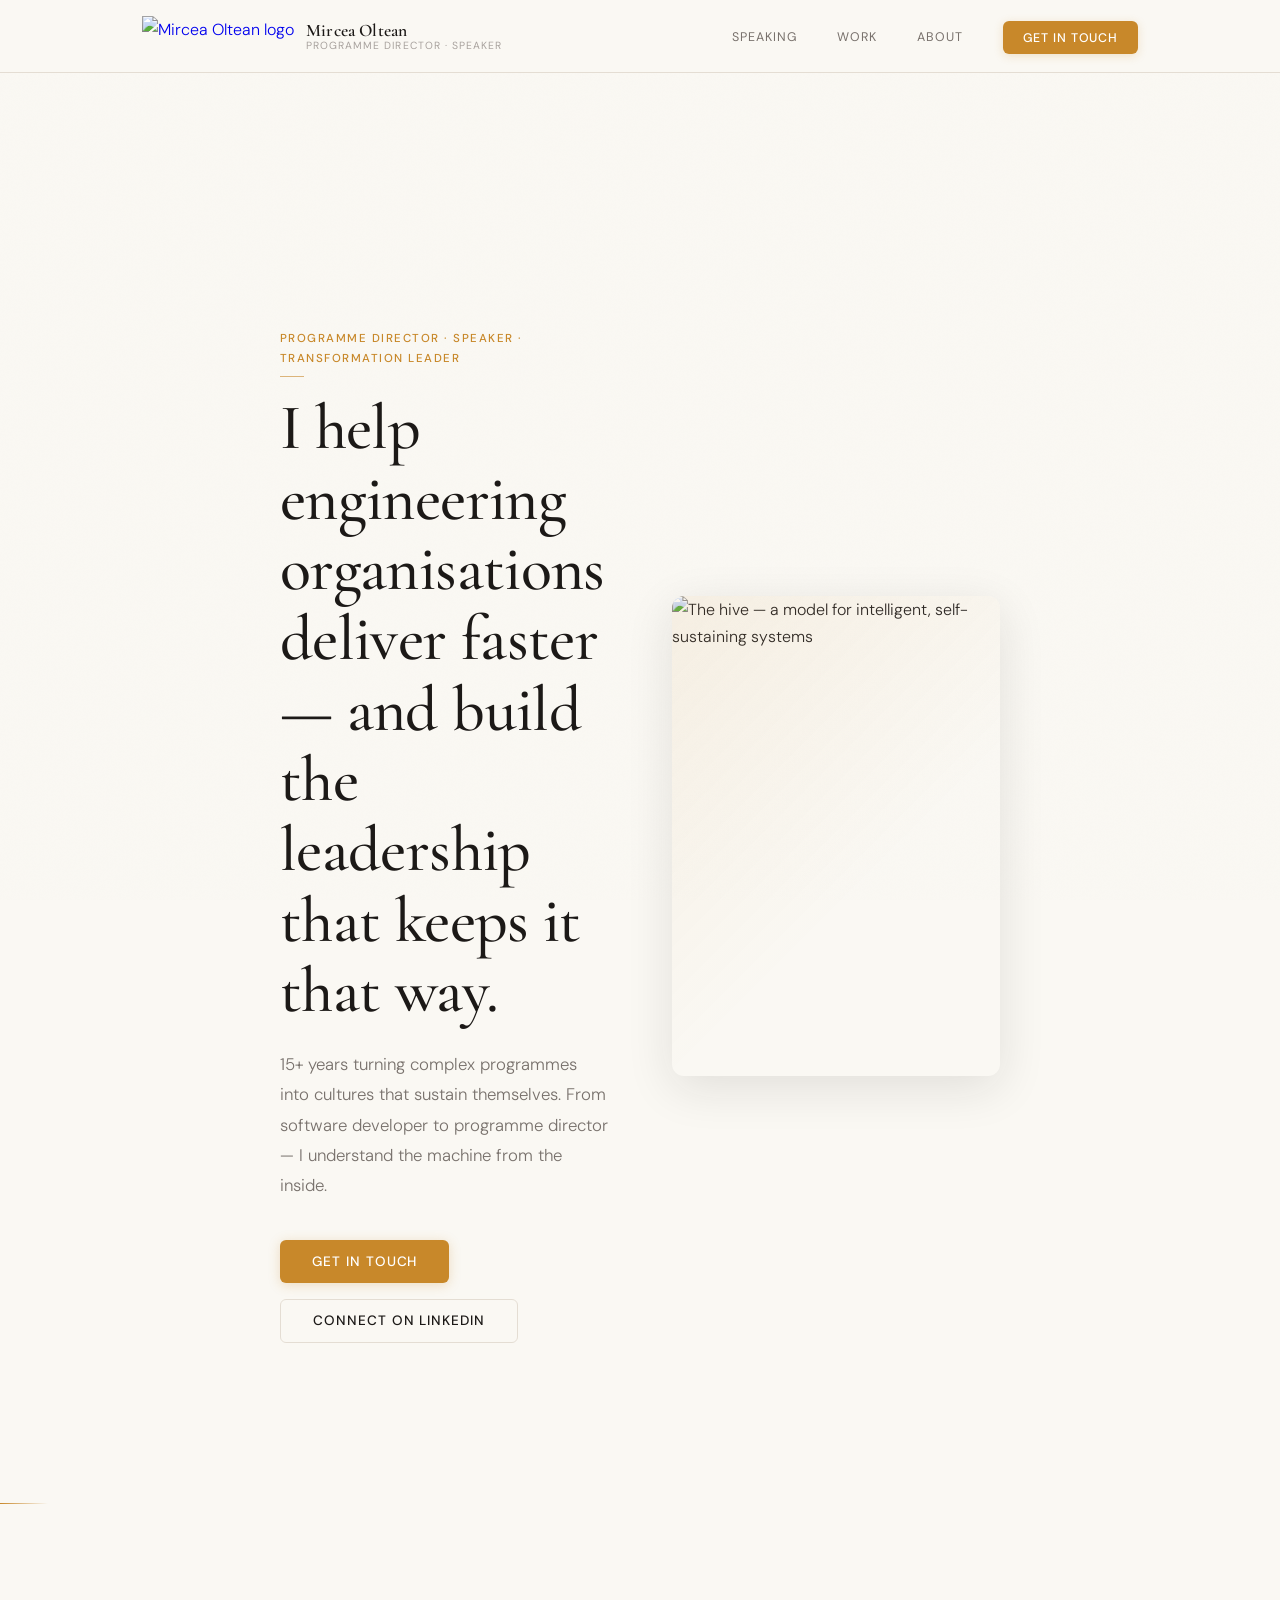
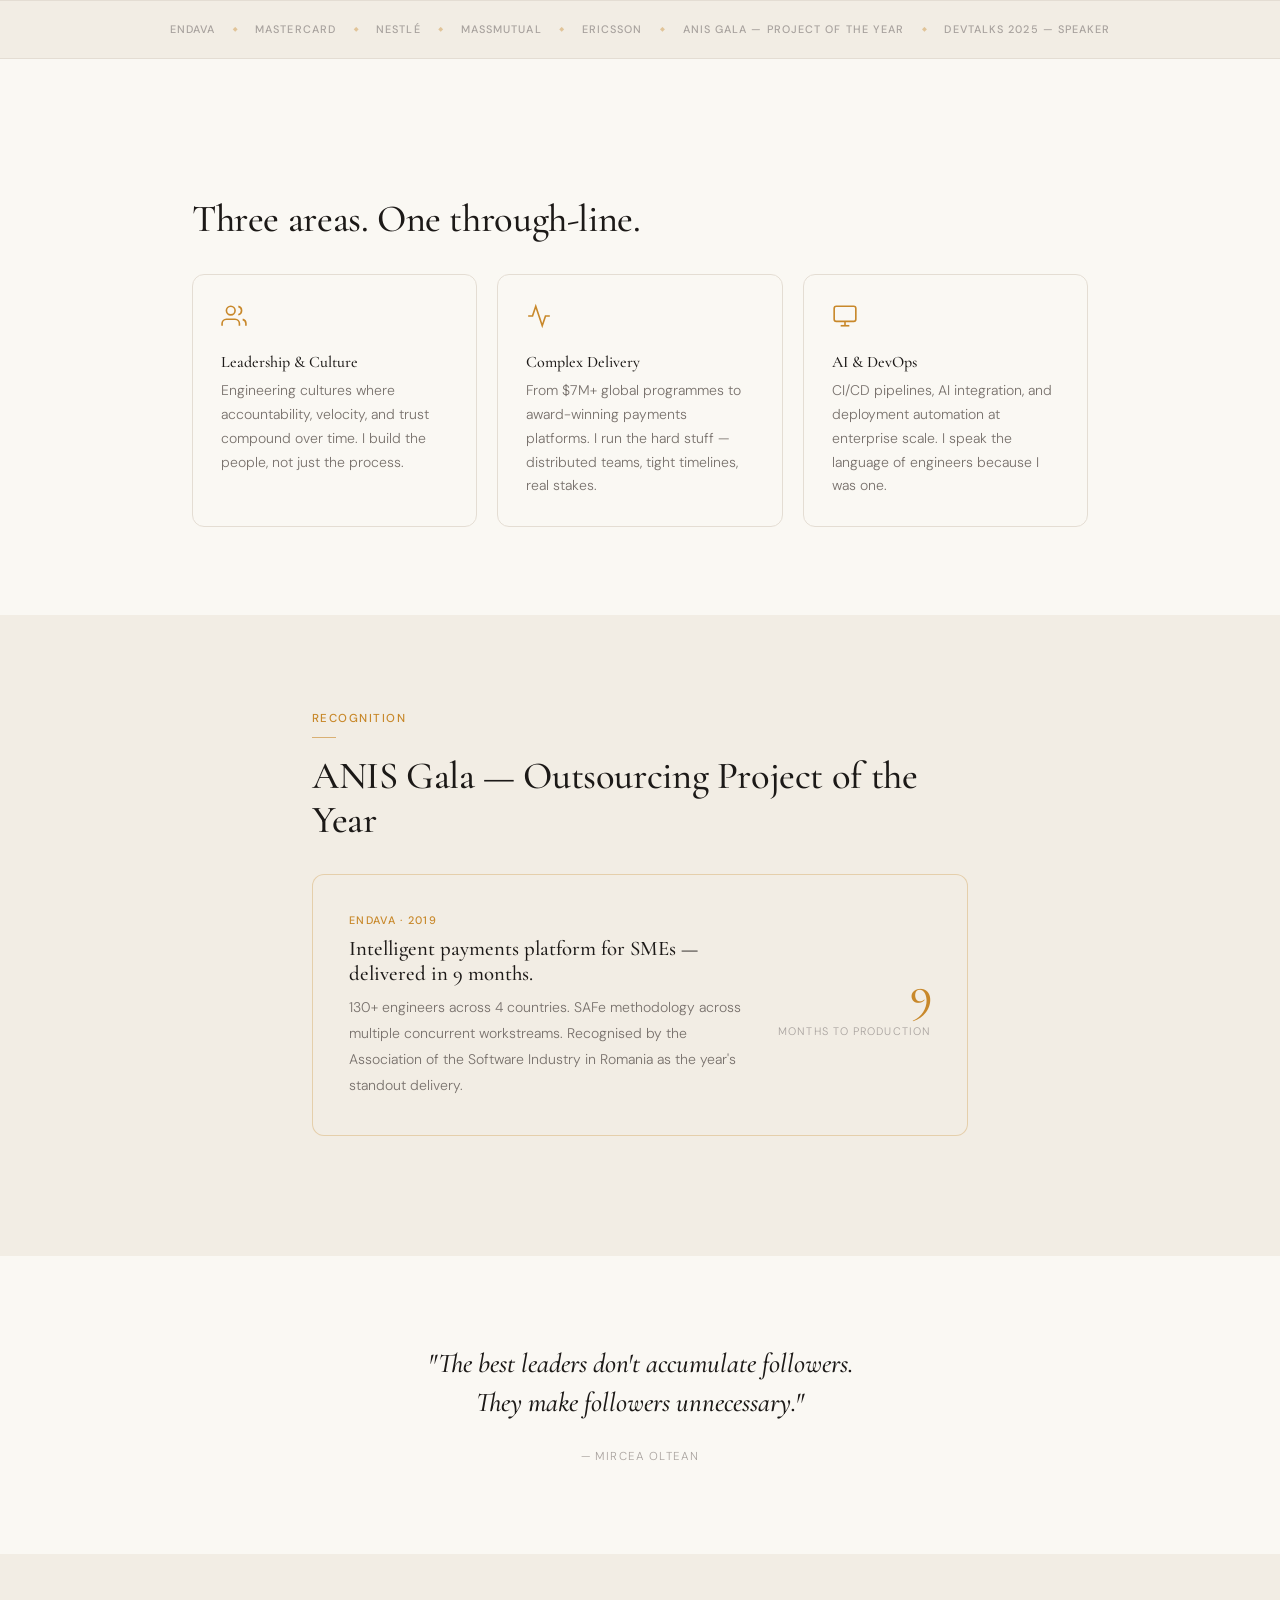
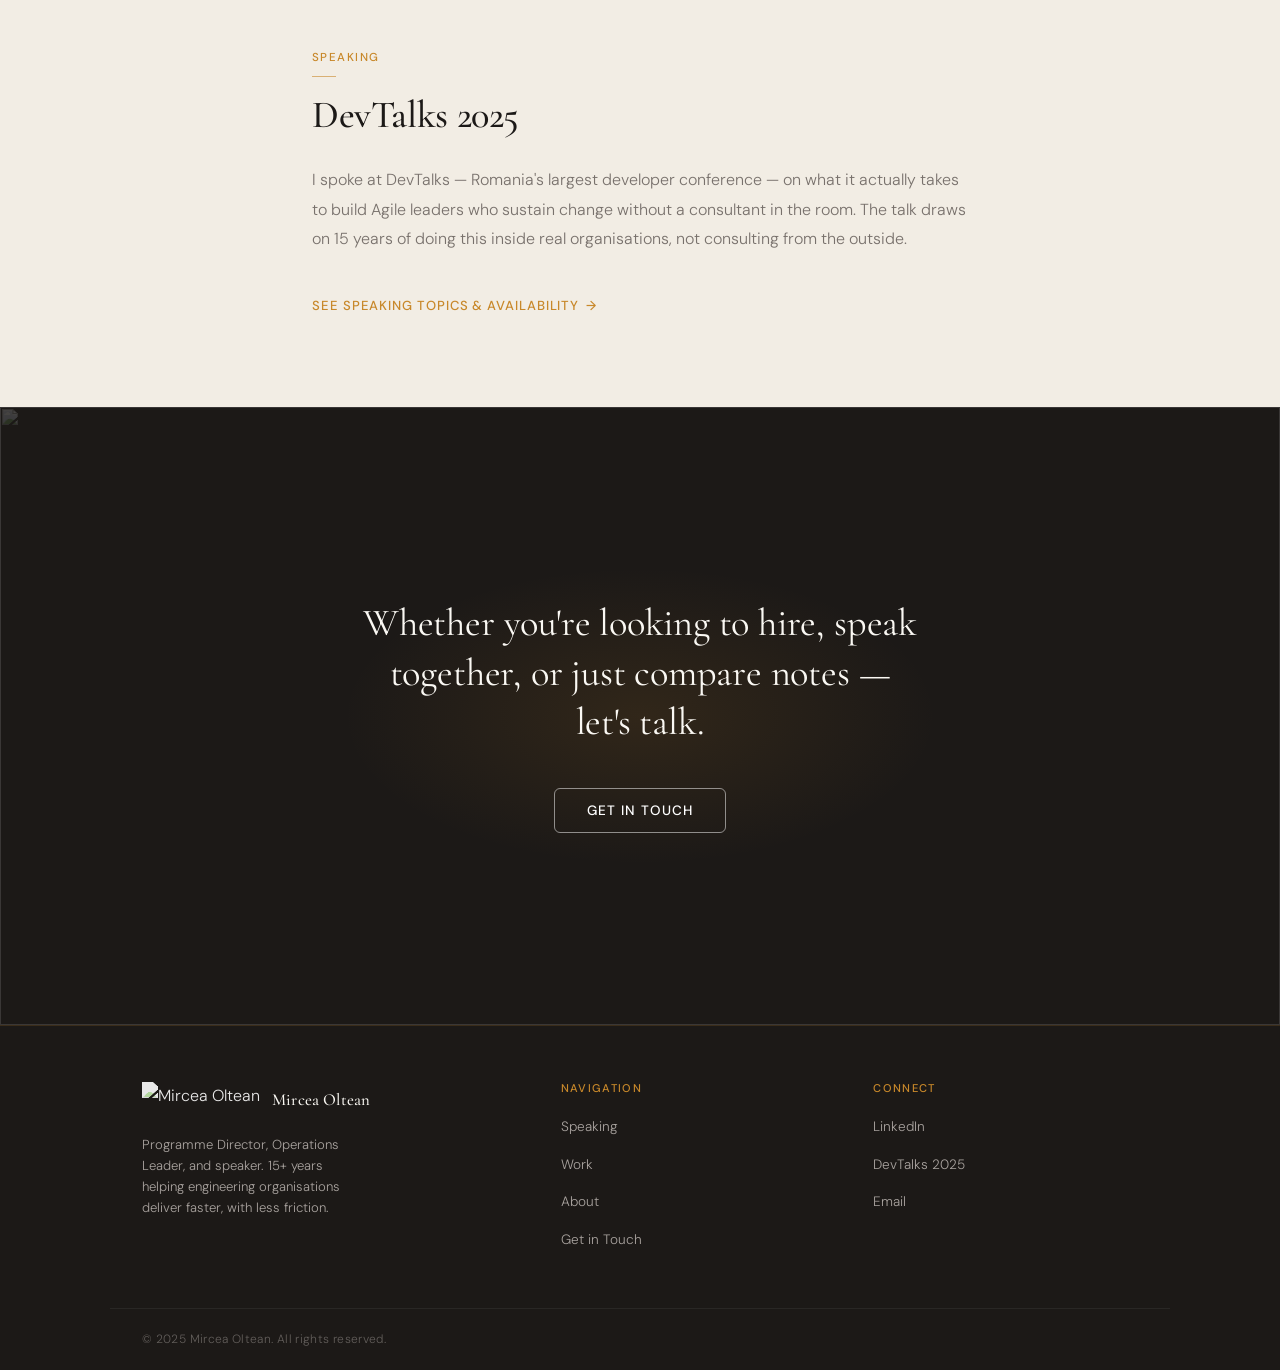
==== commit 9cb44fa5: "Pivot site to personal brand — speaking, work history, and contact Rebuilt all five pages for person" ====
--- a/index.html
+++ b/index.html
@@ -3,7 +3,17 @@
 <head>
   <meta charset="UTF-8" />
   <meta name="viewport" content="width=device-width, initial-scale=1.0" />
-  <title>Mircea Oltean — Leadership & Transformation Consultant</title>
+  <title>Mircea Oltean — Programme Director & Transformation Leader</title>
+  <meta name="description" content="Programme Director, Operations Leader, and speaker helping engineering organisations deliver faster and build leadership cultures that last. Based in Bucharest, Romania." />
+  <meta property="og:title" content="Mircea Oltean — Programme Director & Transformation Leader" />
+  <meta property="og:description" content="15+ years turning complex programmes into engineering cultures that sustain themselves. ANIS Gala Project of the Year. Speaker at DevTalks 2025." />
+  <meta property="og:image" content="https://mirceaolteaniuliu-oss.github.io/Hero%20background.jpg" />
+  <meta property="og:url" content="https://mirceaolteaniuliu-oss.github.io/" />
+  <meta property="og:type" content="website" />
+  <meta name="twitter:card" content="summary_large_image" />
+  <meta name="twitter:title" content="Mircea Oltean — Programme Director & Transformation Leader" />
+  <meta name="twitter:description" content="15+ years turning complex programmes into engineering cultures that sustain themselves." />
+  <meta name="twitter:image" content="https://mirceaolteaniuliu-oss.github.io/Hero%20background.jpg" />
   <link rel="preconnect" href="https://fonts.googleapis.com" />
   <link rel="preconnect" href="https://fonts.gstatic.com" crossorigin />
   <link href="https://fonts.googleapis.com/css2?family=Cormorant+Garamond:ital,wght@0,400;0,500;0,600;1,400;1,500&family=DM+Sans:wght@300;400;500&display=swap" rel="stylesheet" />
@@ -13,17 +23,23 @@
 
   <nav class="nav">
     <div class="nav__inner">
-      <a href="index.html" class="nav__logo">Mircea Oltean</a>
+      <a href="index.html" class="nav__logo">
+        <img src="Logo.jpg" alt="Mircea Oltean logo" class="nav__logo-img" />
+        <span class="nav__logo-text">
+          <span class="nav__logo-name">Mircea Oltean</span>
+          <span class="nav__logo-tagline">Programme Director · Speaker</span>
+        </span>
+      </a>
       <button class="nav__toggle" id="navToggle" aria-label="Toggle menu">
         <svg width="22" height="22" viewBox="0 0 24 24" fill="none" stroke="currentColor" stroke-width="2.5" stroke-linecap="round">
           <line x1="3" y1="6" x2="21" y2="6"/><line x1="3" y1="12" x2="21" y2="12"/><line x1="3" y1="18" x2="21" y2="18"/>
         </svg>
       </button>
       <ul class="nav__links" id="navLinks">
-        <li><a href="method.html">Method</a></li>
-        <li><a href="proof.html">Proof</a></li>
+        <li><a href="method.html">Speaking</a></li>
+        <li><a href="proof.html">Work</a></li>
         <li><a href="about.html">About</a></li>
-        <li class="nav__cta"><a href="diagnostic.html">Book Diagnostic</a></li>
+        <li class="nav__cta"><a href="diagnostic.html">Get in Touch</a></li>
       </ul>
     </div>
   </nav>
@@ -32,104 +48,155 @@
 
     <!-- HERO -->
     <section class="hero">
-      <div class="container">
-        <span class="section-label">Leadership &amp; Transformation</span>
-        <h1>Your teams know Agile.<br>They just don't live it.</h1>
-        <p class="hero__sub">I build the internal capability that makes transformation stick — long after the engagement ends.</p>
-        <a href="diagnostic.html" class="btn">Book a Free Delivery Health Diagnostic</a>
-      </div>
-    </section>
-
-    <!-- THE PROBLEM -->
+      <div class="container hero--visual">
+        <div class="hero__text animate">
+          <span class="section-label">Programme Director · Speaker · Transformation Leader</span>
+          <h1>I help engineering organisations deliver faster — and build the leadership that keeps it that way.</h1>
+          <p class="hero__sub">15+ years turning complex programmes into cultures that sustain themselves. From software developer to programme director — I understand the machine from the inside.</p>
+          <div class="hero__ctas">
+            <a href="diagnostic.html" class="btn">Get in Touch</a>
+            <a href="https://www.linkedin.com/in/mircea-oltean-mba-sa-9ab67919" target="_blank" rel="noopener" class="btn--ghost-dark">Connect on LinkedIn</a>
+          </div>
+        </div>
+        <div class="hero__image animate animate-delay-2">
+          <img src="Hero background.jpg" alt="The hive — a model for intelligent, self-sustaining systems" />
+        </div>
+      </div>
+    </section>
+
+    <!-- CREDENTIALS BAR -->
+    <div class="credentials-bar">
+      <div class="credentials-bar__inner">
+        <span class="credentials-bar__item">Endava</span>
+        <span class="credentials-bar__sep">◆</span>
+        <span class="credentials-bar__item">Mastercard</span>
+        <span class="credentials-bar__sep">◆</span>
+        <span class="credentials-bar__item">Nestlé</span>
+        <span class="credentials-bar__sep">◆</span>
+        <span class="credentials-bar__item">MassMutual</span>
+        <span class="credentials-bar__sep">◆</span>
+        <span class="credentials-bar__item">Ericsson</span>
+        <span class="credentials-bar__sep">◆</span>
+        <span class="credentials-bar__item">ANIS Gala — Project of the Year</span>
+        <span class="credentials-bar__sep">◆</span>
+        <span class="credentials-bar__item">DevTalks 2025 — Speaker</span>
+      </div>
+    </div>
+
+    <!-- WHAT I DO -->
+    <section>
+      <div class="container--wide">
+        <span class="section-label animate">What I do</span>
+        <h2 class="section-title animate">Three areas. One through-line.</h2>
+        <div class="pillars">
+          <div class="pillar animate animate-delay-1">
+            <svg class="pillar__icon" viewBox="0 0 24 24" fill="none" stroke="currentColor" stroke-width="1.5">
+              <path d="M17 21v-2a4 4 0 0 0-4-4H5a4 4 0 0 0-4 4v2"/>
+              <circle cx="9" cy="7" r="4"/>
+              <path d="M23 21v-2a4 4 0 0 0-3-3.87"/>
+              <path d="M16 3.13a4 4 0 0 1 0 7.75"/>
+            </svg>
+            <h3>Leadership & Culture</h3>
+            <p>Engineering cultures where accountability, velocity, and trust compound over time. I build the people, not just the process.</p>
+          </div>
+          <div class="pillar animate animate-delay-2">
+            <svg class="pillar__icon" viewBox="0 0 24 24" fill="none" stroke="currentColor" stroke-width="1.5">
+              <polyline points="22 12 18 12 15 21 9 3 6 12 2 12"/>
+            </svg>
+            <h3>Complex Delivery</h3>
+            <p>From $7M+ global programmes to award-winning payments platforms. I run the hard stuff — distributed teams, tight timelines, real stakes.</p>
+          </div>
+          <div class="pillar animate animate-delay-3">
+            <svg class="pillar__icon" viewBox="0 0 24 24" fill="none" stroke="currentColor" stroke-width="1.5">
+              <rect x="2" y="3" width="20" height="14" rx="2"/><line x1="8" y1="21" x2="16" y2="21"/><line x1="12" y1="17" x2="12" y2="21"/>
+            </svg>
+            <h3>AI & DevOps</h3>
+            <p>CI/CD pipelines, AI integration, and deployment automation at enterprise scale. I speak the language of engineers because I was one.</p>
+          </div>
+        </div>
+      </div>
+    </section>
+
+    <!-- FEATURED ACHIEVEMENT -->
     <section class="alt">
       <div class="container">
-        <span class="section-label">The Problem</span>
-        <h2 class="section-title">You've done the training. You hired the consultants. Nothing changed.</h2>
-        <p>You brought in a firm. They ran the workshops, certified the teams, handed over a framework, and left. Six months later, you're looking at the same delays, the same silos, the same conversations about why delivery keeps slipping. The Agile ceremonies are still on the calendar. Nobody believes in them anymore.</p>
-        <p>This isn't a skills problem. Your people are technically capable. The problem is cultural — and most transformation programmes aren't designed to fix that. They're designed to be delivered, invoiced, and renewed.</p>
-        <p>The COOs I work with have usually spent €150K to €250K before they call me. They're not sceptical about change. They're exhausted by change theatre. They want something that outlasts the engagement.</p>
-        <p>That's the only problem I solve.</p>
-      </div>
-    </section>
-
-    <!-- THE METHOD -->
-    <section>
-      <div class="container">
-        <span class="section-label">The Method</span>
-        <h2 class="section-title">The Hive Method: a six-month culture reset, built from the inside out.</h2>
-        <p>External consultants bring frameworks. Frameworks don't change behaviour — people do. When the consultant leaves, the framework sits in a shared drive and the team reverts to what feels safe. The knowledge was never transferred. The ownership was never built.</p>
-        <p>I don't train your teams on Agile. I build Agile Champions inside your organisation — people who carry the methodology, model the behaviours, and hold the standard after I'm gone. The programme runs for six months, in cohort format, across your engineering and delivery teams simultaneously.</p>
-        <p>A healthy organisation, like a well-kept hive, doesn't need constant intervention. It needs the right conditions, the right structure, and people who understand their role in something larger than their own team.</p>
-        <a href="method.html" class="read-more">See the full method</a>
-      </div>
-    </section>
-
-    <!-- PROOF -->
+        <span class="section-label animate">Recognition</span>
+        <h2 class="section-title animate">ANIS Gala — Outsourcing Project of the Year</h2>
+        <div class="achievement animate">
+          <div>
+            <span class="achievement__badge">Endava · 2019</span>
+            <div class="achievement__title">Intelligent payments platform for SMEs — delivered in 9 months.</div>
+            <p class="achievement__detail">130+ engineers across 4 countries. SAFe methodology across multiple concurrent workstreams. Recognised by the Association of the Software Industry in Romania as the year's standout delivery.</p>
+          </div>
+          <div class="achievement__stat">
+            <span class="achievement__number">9</span>
+            <span class="achievement__unit">months to production</span>
+          </div>
+        </div>
+      </div>
+    </section>
+
+    <!-- PHILOSOPHY -->
+    <section class="philosophy">
+      <div class="container animate">
+        <blockquote>
+          <p>"The best leaders don't accumulate followers.<br>They make followers unnecessary."</p>
+        </blockquote>
+        <span class="philosophy__attr">— Mircea Oltean</span>
+      </div>
+    </section>
+
+    <!-- SPEAKING -->
     <section class="alt">
       <div class="container">
-        <span class="section-label">Proof</span>
-        <h2 class="section-title">No mandate. No budget. 23 Agile Champions.</h2>
-        <p>In 2022, without a transformation mandate or dedicated budget, I built a cohort-based Agile leadership programme from scratch at a major financial services firm in Romania. Six months. Twenty engineering teams. The result wasn't a certification count — it was a culture that ran itself after the programme ended.</p>
-        <div class="stats">
-          <div class="stat">
-            <span class="stat__number">98</span>
-            <span class="stat__label">Participants</span>
-          </div>
-          <div class="stat">
-            <span class="stat__number">23</span>
-            <span class="stat__label">Agile Champions certified</span>
-          </div>
-          <div class="stat">
-            <span class="stat__number">20</span>
-            <span class="stat__label">Engineering teams</span>
-          </div>
-          <div class="stat">
-            <span class="stat__number">6</span>
-            <span class="stat__label">Months</span>
-          </div>
-        </div>
-        <a href="proof.html" class="read-more">Read the full story</a>
-      </div>
-    </section>
-
-    <!-- FAQ -->
-    <section>
+        <span class="section-label animate">Speaking</span>
+        <h2 class="section-title animate">DevTalks 2025</h2>
+        <p class="animate">I spoke at DevTalks — Romania's largest developer conference — on what it actually takes to build Agile leaders who sustain change without a consultant in the room. The talk draws on 15 years of doing this inside real organisations, not consulting from the outside.</p>
+        <a href="method.html" class="read-more animate">See speaking topics &amp; availability</a>
+      </div>
+    </section>
+
+  </main>
+
+  <section class="closing closing--visual">
+    <img src="Closing.jpg" alt="" class="closing__bg" aria-hidden="true" />
+    <div class="closing__content">
       <div class="container">
-        <span class="section-label">FAQ</span>
-        <h2 class="section-title">The real questions</h2>
-        <div class="faq">
-          <div class="faq-item">
-            <h3>"We've tried Agile before. Why would this be different?"</h3>
-            <p>Because most Agile programmes are designed to deliver a methodology, not to change how your organisation thinks about work. The training ends, the consultants leave, and the cultural gravity pulls everyone back to what felt familiar. The Hive Method is specifically designed around that failure mode. The programme doesn't end when I leave — it ends when the internal Champions can run it without me.</p>
-          </div>
-          <div class="faq-item">
-            <h3>"We can't justify this level of investment right now."</h3>
-            <p>That's worth examining. A mid-size firm with persistent delivery problems is typically losing far more than €85K a year in delayed product, team attrition, and leadership bandwidth spent managing dysfunction rather than driving growth. The question isn't whether you can afford the programme. It's whether the status quo is actually cheaper than it appears. The Diagnostic exists precisely to make that calculus visible.</p>
-          </div>
-          <div class="faq-item">
-            <h3>"Why you, and not a larger consultancy?"</h3>
-            <p>Large consultancies optimise for repeatability. They bring the same framework to every client, delivered by whoever is available, priced to support a team of twelve. I work with a small number of organisations at any given time, which means the work is specific, not templated. You're working with the person who built the methodology, not someone trained on it. And because I don't have a renewal model to protect, my incentive is the same as yours: that you don't need me again.</p>
-          </div>
-        </div>
-      </div>
-    </section>
-
-  </main>
-
-  <!-- CLOSING -->
-  <section class="closing">
-    <div class="container">
-      <h2>The longer a culture stays stuck, the more expensive unsticking it becomes.</h2>
-      <a href="diagnostic.html" class="btn btn--ghost">Book Your Free Diagnostic</a>
+        <h2>Whether you're looking to hire, speak together, or just compare notes — let's talk.</h2>
+        <a href="diagnostic.html" class="btn btn--ghost">Get in Touch</a>
+      </div>
     </div>
   </section>
 
   <footer>
-    <div class="footer__inner">
-      <span class="footer__name">Mircea Oltean</span>
-      <div class="footer__links">
-        <a href="https://www.linkedin.com/in/mircea-oltean-mba-sa-9ab67919" target="_blank" rel="noopener">LinkedIn</a>
-      </div>
+    <div class="footer__main">
+      <div class="footer__brand">
+        <a href="index.html" class="footer__logo">
+          <img src="Logo.jpg" alt="Mircea Oltean" class="footer__logo-img" />
+          <span class="footer__logo-name">Mircea Oltean</span>
+        </a>
+        <p class="footer__tagline">Programme Director, Operations Leader, and speaker. 15+ years helping engineering organisations deliver faster, with less friction.</p>
+      </div>
+      <div class="footer__col">
+        <h4>Navigation</h4>
+        <ul>
+          <li><a href="method.html">Speaking</a></li>
+          <li><a href="proof.html">Work</a></li>
+          <li><a href="about.html">About</a></li>
+          <li><a href="diagnostic.html">Get in Touch</a></li>
+        </ul>
+      </div>
+      <div class="footer__col">
+        <h4>Connect</h4>
+        <ul>
+          <li><a href="https://www.linkedin.com/in/mircea-oltean-mba-sa-9ab67919" target="_blank" rel="noopener">LinkedIn</a></li>
+          <li><a href="https://www.linkedin.com/feed/update/urn:li:activity:7336115154377498626/" target="_blank" rel="noopener">DevTalks 2025</a></li>
+          <li><a href="mailto:mirceaolteaniuliu@gmail.com">Email</a></li>
+        </ul>
+      </div>
+    </div>
+    <div class="footer__bottom">
+      <span class="footer__copy">&copy; 2025 Mircea Oltean. All rights reserved.</span>
     </div>
   </footer>
 
--- a/styles.css
+++ b/styles.css
@@ -123,31 +123,60 @@
 .nav {
   position: sticky;
   top: 0;
-  background: rgba(250,248,243,0.94);
-  backdrop-filter: blur(12px);
-  -webkit-backdrop-filter: blur(12px);
+  background: rgba(250,248,243,0.96);
+  backdrop-filter: blur(16px);
+  -webkit-backdrop-filter: blur(16px);
   border-bottom: 1px solid var(--stone);
   z-index: 100;
-  padding: 1.1rem 0;
 }
 
 .nav__inner {
-  max-width: 1000px;
+  max-width: 1060px;
   margin: 0 auto;
   padding: 0 2rem;
   display: flex;
   align-items: center;
   justify-content: space-between;
+  height: 72px;
   position: relative;
 }
 
+/* Logo image in nav */
 .nav__logo {
-  font-family: 'Cormorant Garamond', serif;
-  font-size: 1.15rem;
+  display: flex;
+  align-items: center;
+  gap: 0.75rem;
+  text-decoration: none;
+  flex-shrink: 0;
+}
+
+.nav__logo-img {
+  height: 40px;
+  width: auto;
+  display: block;
+  object-fit: contain;
+}
+
+.nav__logo-text {
+  display: flex;
+  flex-direction: column;
+  line-height: 1.1;
+}
+
+.nav__logo-name {
+  font-family: 'Cormorant Garamond', serif;
+  font-size: 1.1rem;
   font-weight: 600;
   color: var(--charcoal);
-  text-decoration: none;
   letter-spacing: 0.01em;
+}
+
+.nav__logo-tagline {
+  font-size: 0.65rem;
+  font-weight: 400;
+  letter-spacing: 0.1em;
+  text-transform: uppercase;
+  color: var(--faint);
 }
 
 .nav__links {
@@ -158,9 +187,9 @@
 }
 
 .nav__links a {
-  font-size: 0.8rem;
+  font-size: 0.78rem;
   font-weight: 400;
-  letter-spacing: 0.07em;
+  letter-spacing: 0.08em;
   text-transform: uppercase;
   color: var(--muted);
   text-decoration: none;
@@ -172,17 +201,19 @@
 .nav__cta a {
   background: var(--gold) !important;
   color: white !important;
-  padding: 0.5rem 1.15rem !important;
+  padding: 0.55rem 1.25rem !important;
   border-radius: var(--radius) !important;
   font-weight: 500 !important;
-  letter-spacing: 0.06em !important;
-  transition: background 0.2s !important;
+  letter-spacing: 0.07em !important;
+  transition: background 0.2s, box-shadow 0.2s !important;
   text-transform: uppercase !important;
+  box-shadow: 0 2px 10px rgba(200,136,42,0.22) !important;
 }
 
 .nav__cta a:hover {
   background: var(--gold-light) !important;
   color: white !important;
+  box-shadow: 0 4px 16px rgba(200,136,42,0.32) !important;
 }
 
 .nav__toggle {
@@ -534,33 +565,471 @@
 footer {
   background: var(--charcoal);
   color: var(--faint);
-  padding: 2.5rem 0;
-  border-top: 1px solid rgba(200,136,42,0.2);
-}
-
-.footer__inner {
-  max-width: 1000px;
+  border-top: 1px solid rgba(200,136,42,0.18);
+}
+
+.footer__main {
+  max-width: 1060px;
   margin: 0 auto;
-  padding: 0 2rem;
+  padding: 3.5rem 2rem;
+  display: grid;
+  grid-template-columns: 1.4fr 1fr 1fr;
+  gap: 3rem;
+  border-bottom: 1px solid rgba(255,255,255,0.06);
+}
+
+.footer__brand { display: flex; flex-direction: column; gap: 1rem; }
+
+.footer__logo {
+  display: flex;
+  align-items: center;
+  gap: 0.75rem;
+  text-decoration: none;
+}
+
+.footer__logo-img {
+  height: 36px;
+  width: auto;
+  object-fit: contain;
+  opacity: 0.9;
+  filter: brightness(1.8) saturate(0.4);
+}
+
+.footer__logo-name {
+  font-family: 'Cormorant Garamond', serif;
+  font-size: 1.05rem;
+  font-weight: 500;
+  color: var(--ivory);
+  letter-spacing: 0.01em;
+}
+
+.footer__tagline {
+  font-size: 0.82rem;
+  color: var(--faint);
+  line-height: 1.6;
+  font-weight: 300;
+  max-width: 220px;
+}
+
+.footer__col h4 {
+  font-family: 'DM Sans', sans-serif;
+  font-size: 0.7rem;
+  font-weight: 500;
+  letter-spacing: 0.12em;
+  text-transform: uppercase;
+  color: var(--gold);
+  margin-bottom: 1.1rem;
+}
+
+.footer__col ul {
+  list-style: none;
+  display: flex;
+  flex-direction: column;
+  gap: 0.65rem;
+}
+
+.footer__col ul li a {
+  font-size: 0.85rem;
+  font-weight: 300;
+  color: var(--faint);
+  text-decoration: none;
+  transition: color 0.2s;
+}
+
+.footer__col ul li a:hover { color: var(--gold-light); }
+
+.footer__bottom {
+  max-width: 1060px;
+  margin: 0 auto;
+  padding: 1.25rem 2rem;
   display: flex;
   align-items: center;
   justify-content: space-between;
   flex-wrap: wrap;
-  gap: 1rem;
-}
-
-.footer__name {
-  font-family: 'Cormorant Garamond', serif;
-  font-size: 1rem;
-  font-weight: 500;
-  color: var(--ivory);
-  letter-spacing: 0.01em;
-}
-
-.footer__links { display: flex; gap: 1.5rem; font-size: 0.8rem; letter-spacing: 0.05em; text-transform: uppercase; }
+  gap: 0.75rem;
+}
+
+.footer__copy {
+  font-size: 0.75rem;
+  color: rgba(168,162,158,0.5);
+  letter-spacing: 0.03em;
+}
 
 footer a { color: var(--faint); text-decoration: none; transition: color 0.2s; }
 footer a:hover { color: var(--gold-light); }
+
+/* === HERO IMAGE === */
+.hero--visual {
+  display: grid;
+  grid-template-columns: 1fr 1fr;
+  gap: 4rem;
+  align-items: center;
+  padding: 8rem 0 6rem;
+}
+
+.hero--visual .hero__text { padding: 0; }
+
+.hero__image {
+  position: relative;
+  border-radius: var(--radius-lg);
+  overflow: hidden;
+  box-shadow: var(--shadow-lg);
+}
+
+.hero__image img {
+  width: 100%;
+  height: 480px;
+  object-fit: cover;
+  display: block;
+  filter: saturate(0.9) brightness(1.02);
+}
+
+.hero__image::after {
+  content: '';
+  position: absolute;
+  inset: 0;
+  background: linear-gradient(135deg, rgba(200,136,42,0.08) 0%, transparent 60%);
+  pointer-events: none;
+}
+
+/* === PAGE VISUAL === */
+.page-visual {
+  width: 100%;
+  height: 320px;
+  object-fit: cover;
+  object-position: center;
+  border-radius: var(--radius-lg);
+  display: block;
+  margin: 2.5rem 0;
+  box-shadow: var(--shadow-md);
+  filter: saturate(0.88) brightness(1.02);
+}
+
+/* === CLOSING WITH BG IMAGE === */
+.closing--visual {
+  position: relative;
+  background: var(--charcoal);
+}
+
+.closing__bg {
+  position: absolute;
+  inset: 0;
+  width: 100%;
+  height: 100%;
+  object-fit: cover;
+  opacity: 0.18;
+  filter: saturate(0.6);
+}
+
+.closing__content {
+  position: relative;
+  z-index: 1;
+  text-align: center;
+  padding: 6rem 0;
+}
+
+/* === SCROLL ANIMATIONS === */
+.animate {
+  opacity: 0;
+  transform: translateY(16px);
+  transition: opacity 0.65s ease, transform 0.65s ease;
+}
+.animate.visible { opacity: 1; transform: translateY(0); }
+.animate-delay-1 { transition-delay: 0.1s; }
+.animate-delay-2 { transition-delay: 0.2s; }
+.animate-delay-3 { transition-delay: 0.3s; }
+
+/* === ACTIVE NAV LINK === */
+.nav__links a.active { color: var(--charcoal); }
+.nav__links a.active::after {
+  content: '';
+  display: block;
+  width: 100%;
+  height: 1px;
+  background: var(--gold);
+  margin-top: 2px;
+}
+
+/* === CONTAINER WIDE === */
+.container--wide {
+  max-width: 960px;
+  margin: 0 auto;
+  padding: 0 2rem;
+  position: relative;
+  z-index: 1;
+}
+
+/* === CREDENTIALS BAR === */
+.credentials-bar {
+  background: var(--ivory-dark);
+  border-top: 1px solid var(--stone);
+  border-bottom: 1px solid var(--stone);
+  padding: 1rem 0;
+  overflow: hidden;
+}
+.credentials-bar__inner {
+  max-width: 1060px;
+  margin: 0 auto;
+  padding: 0 2rem;
+  display: flex;
+  gap: 0;
+  align-items: center;
+  justify-content: center;
+  flex-wrap: wrap;
+}
+.credentials-bar__item {
+  font-size: 0.68rem;
+  font-weight: 500;
+  letter-spacing: 0.1em;
+  text-transform: uppercase;
+  color: var(--faint);
+  padding: 0.2rem 1.1rem;
+  white-space: nowrap;
+}
+.credentials-bar__sep { color: var(--gold); opacity: 0.4; font-size: 0.4rem; }
+
+/* === PILLARS === */
+.pillars {
+  display: grid;
+  grid-template-columns: repeat(3, 1fr);
+  gap: 1.25rem;
+  margin-top: 2rem;
+}
+.pillar {
+  background: var(--ivory);
+  border: 1px solid var(--stone);
+  border-radius: var(--radius-lg);
+  padding: 1.75rem;
+  transition: box-shadow 0.2s, border-color 0.2s;
+}
+.pillar:hover { box-shadow: var(--shadow-md); border-color: var(--gold-border); }
+.pillar__icon { width: 26px; height: 26px; margin-bottom: 1rem; color: var(--gold); }
+.pillar h3 { font-size: 1rem; margin: 0 0 0.5rem; }
+.pillar p { font-size: 0.875rem; margin: 0; line-height: 1.7; }
+
+/* === HERO DUAL CTA === */
+.hero__ctas { display: flex; gap: 1rem; flex-wrap: wrap; align-items: center; }
+
+.btn--ghost-dark {
+  display: inline-block;
+  background: transparent;
+  color: var(--charcoal);
+  border: 1px solid var(--stone);
+  padding: 0.9rem 2rem;
+  border-radius: var(--radius);
+  font-family: 'DM Sans', sans-serif;
+  font-weight: 500;
+  font-size: 0.85rem;
+  letter-spacing: 0.07em;
+  text-transform: uppercase;
+  text-decoration: none;
+  transition: border-color 0.2s, color 0.2s;
+  line-height: 1;
+}
+.btn--ghost-dark:hover { border-color: var(--gold); color: var(--gold); }
+
+/* === ACHIEVEMENT CARD === */
+.achievement {
+  background: var(--ivory-dark);
+  border: 1px solid var(--gold-border);
+  border-radius: var(--radius-lg);
+  padding: 2.25rem;
+  display: grid;
+  grid-template-columns: 1fr auto;
+  gap: 2rem;
+  align-items: center;
+  margin: 2rem 0;
+}
+.achievement__badge {
+  font-size: 0.68rem;
+  font-weight: 500;
+  letter-spacing: 0.12em;
+  text-transform: uppercase;
+  color: var(--gold);
+  margin-bottom: 0.5rem;
+  display: block;
+}
+.achievement__title {
+  font-family: 'Cormorant Garamond', serif;
+  font-size: 1.3rem;
+  font-weight: 500;
+  color: var(--charcoal);
+  margin: 0 0 0.5rem;
+  line-height: 1.2;
+}
+.achievement__detail { font-size: 0.875rem; color: var(--muted); margin: 0; }
+.achievement__stat { text-align: right; flex-shrink: 0; }
+.achievement__number {
+  font-family: 'Cormorant Garamond', serif;
+  font-size: 3rem;
+  font-weight: 500;
+  color: var(--gold);
+  line-height: 1;
+  display: block;
+  letter-spacing: -0.02em;
+}
+.achievement__unit {
+  font-size: 0.68rem;
+  letter-spacing: 0.1em;
+  text-transform: uppercase;
+  color: var(--faint);
+  margin-top: 0.3rem;
+  display: block;
+}
+
+/* === PHILOSOPHY === */
+.philosophy { text-align: center; }
+.philosophy blockquote {
+  border: none;
+  background: transparent;
+  padding: 0;
+  border-radius: 0;
+  max-width: 600px;
+  margin: 0 auto;
+}
+.philosophy blockquote p {
+  font-size: clamp(1.3rem, 3vw, 1.7rem);
+  text-align: center;
+  color: var(--charcoal);
+  font-weight: 500;
+  line-height: 1.45;
+  font-style: italic;
+}
+.philosophy__attr {
+  display: block;
+  font-size: 0.72rem;
+  letter-spacing: 0.1em;
+  text-transform: uppercase;
+  color: var(--faint);
+  margin-top: 1.5rem;
+}
+
+/* === TIMELINE === */
+.timeline { margin: 2rem 0; }
+.timeline-item {
+  display: grid;
+  grid-template-columns: 10px 1fr;
+  gap: 1.75rem;
+  padding-bottom: 2.5rem;
+}
+.timeline-item:last-child { padding-bottom: 0; }
+.timeline-dot {
+  width: 10px;
+  height: 10px;
+  border-radius: 50%;
+  background: var(--gold);
+  margin-top: 0.45rem;
+  flex-shrink: 0;
+  position: relative;
+  z-index: 1;
+  box-shadow: 0 0 0 3px var(--gold-glow);
+}
+.timeline-dot::after {
+  content: '';
+  position: absolute;
+  top: 14px;
+  left: 50%;
+  transform: translateX(-50%);
+  width: 1px;
+  height: calc(100% + 2.5rem - 14px);
+  background: var(--stone);
+}
+.timeline-item:last-child .timeline-dot::after { display: none; }
+.timeline-period {
+  font-size: 0.7rem;
+  letter-spacing: 0.09em;
+  text-transform: uppercase;
+  color: var(--faint);
+  margin-bottom: 0.3rem;
+  font-weight: 500;
+}
+.timeline-role {
+  font-family: 'Cormorant Garamond', serif;
+  font-size: 1.2rem;
+  font-weight: 500;
+  color: var(--charcoal);
+  margin-bottom: 0.15rem;
+}
+.timeline-company {
+  font-size: 0.8rem;
+  font-weight: 500;
+  color: var(--gold);
+  letter-spacing: 0.04em;
+  margin-bottom: 0.65rem;
+}
+.timeline-desc { font-size: 0.88rem; color: var(--muted); line-height: 1.75; margin: 0; }
+.timeline-tag {
+  display: inline-block;
+  background: var(--gold-glow);
+  border: 1px solid var(--gold-border);
+  border-radius: 4px;
+  font-size: 0.68rem;
+  font-weight: 500;
+  letter-spacing: 0.08em;
+  text-transform: uppercase;
+  color: var(--gold);
+  padding: 0.2rem 0.6rem;
+  margin-top: 0.65rem;
+}
+
+/* === SPEAKING CARDS === */
+.speaking-card {
+  background: var(--ivory);
+  border: 1px solid var(--stone);
+  border-radius: var(--radius-lg);
+  padding: 2rem 2.25rem;
+  margin-bottom: 1.25rem;
+  transition: box-shadow 0.2s, border-color 0.2s;
+}
+.speaking-card:hover { box-shadow: var(--shadow-md); border-color: var(--gold-border); }
+.speaking-card__event {
+  font-size: 0.7rem;
+  font-weight: 500;
+  letter-spacing: 0.12em;
+  text-transform: uppercase;
+  color: var(--gold);
+  margin-bottom: 0.5rem;
+}
+.speaking-card__title {
+  font-family: 'Cormorant Garamond', serif;
+  font-size: 1.3rem;
+  font-weight: 500;
+  color: var(--charcoal);
+  margin-bottom: 0.6rem;
+}
+.speaking-card__desc { font-size: 0.9rem; color: var(--muted); margin: 0; }
+
+/* === TOPICS GRID === */
+.topics {
+  display: grid;
+  grid-template-columns: 1fr 1fr;
+  gap: 1px;
+  background: var(--stone);
+  border: 1px solid var(--stone);
+  border-radius: var(--radius-lg);
+  overflow: hidden;
+  margin: 2rem 0;
+}
+.topic { background: var(--ivory); padding: 1.75rem; transition: background 0.2s; }
+.topic:hover { background: var(--ivory-dark); }
+.topic__number {
+  font-family: 'Cormorant Garamond', serif;
+  font-size: 1.6rem;
+  font-weight: 400;
+  color: var(--gold);
+  opacity: 0.4;
+  line-height: 1;
+  margin-bottom: 0.5rem;
+  display: block;
+}
+.topic h3 {
+  font-family: 'DM Sans', sans-serif;
+  font-size: 0.92rem;
+  font-weight: 500;
+  margin: 0 0 0.4rem;
+  color: var(--charcoal);
+}
+.topic p { font-size: 0.83rem; color: var(--muted); margin: 0; line-height: 1.6; }
 
 /* === RESPONSIVE === */
 @media (max-width: 640px) {
@@ -591,6 +1060,8 @@
   .nav__links li { width: 100%; }
   .nav__links a { display: block; padding: 0.85rem 1.5rem; font-size: 0.85rem; }
 
+  .nav__logo-tagline { display: none; }
+
   .nav__cta a {
     background: none !important;
     color: var(--gold) !important;
@@ -601,8 +1072,40 @@
 
   .nav__toggle { display: block; }
 
+  .footer__main {
+    grid-template-columns: 1fr;
+    gap: 2rem;
+    padding: 2.5rem 2rem;
+  }
+
+  .footer__tagline { max-width: 100%; }
+
   .stats { gap: 1.75rem; }
   .footer__inner { flex-direction: column; align-items: flex-start; }
   .form { max-width: 100%; }
   .phases { border-radius: var(--radius); }
-}
+
+  .hero--visual {
+    grid-template-columns: 1fr;
+    gap: 2.5rem;
+    padding: 4.5rem 0 3rem;
+  }
+
+  .hero__image { order: -1; }
+  .hero__image img { height: 260px; }
+
+  .page-visual { height: 220px; }
+
+  .closing__content { padding: 4rem 0; }
+
+  .pillars { grid-template-columns: 1fr; gap: 1rem; }
+
+  .achievement { grid-template-columns: 1fr; }
+  .achievement__stat { text-align: left; }
+
+  .topics { grid-template-columns: 1fr; }
+
+  .hero__ctas { flex-direction: column; align-items: flex-start; }
+
+  .container--wide { padding: 0 1.5rem; }
+}
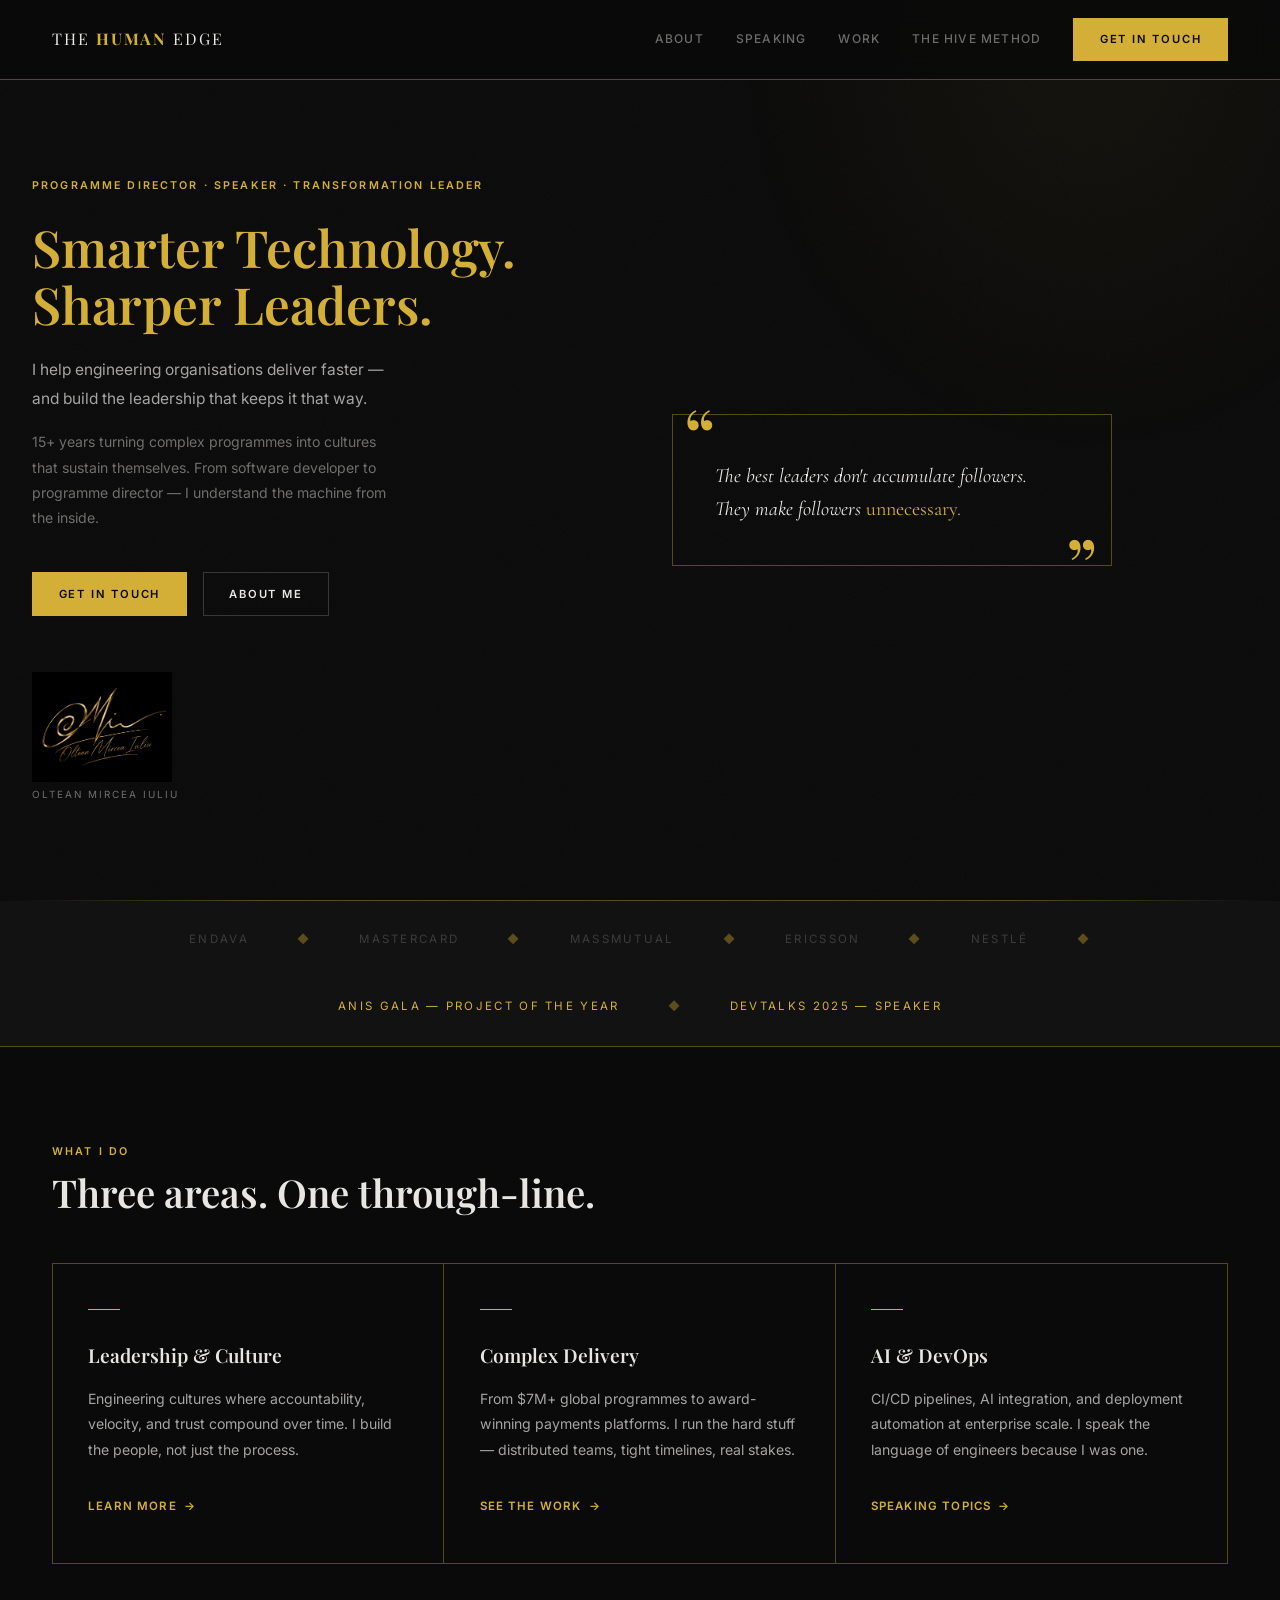
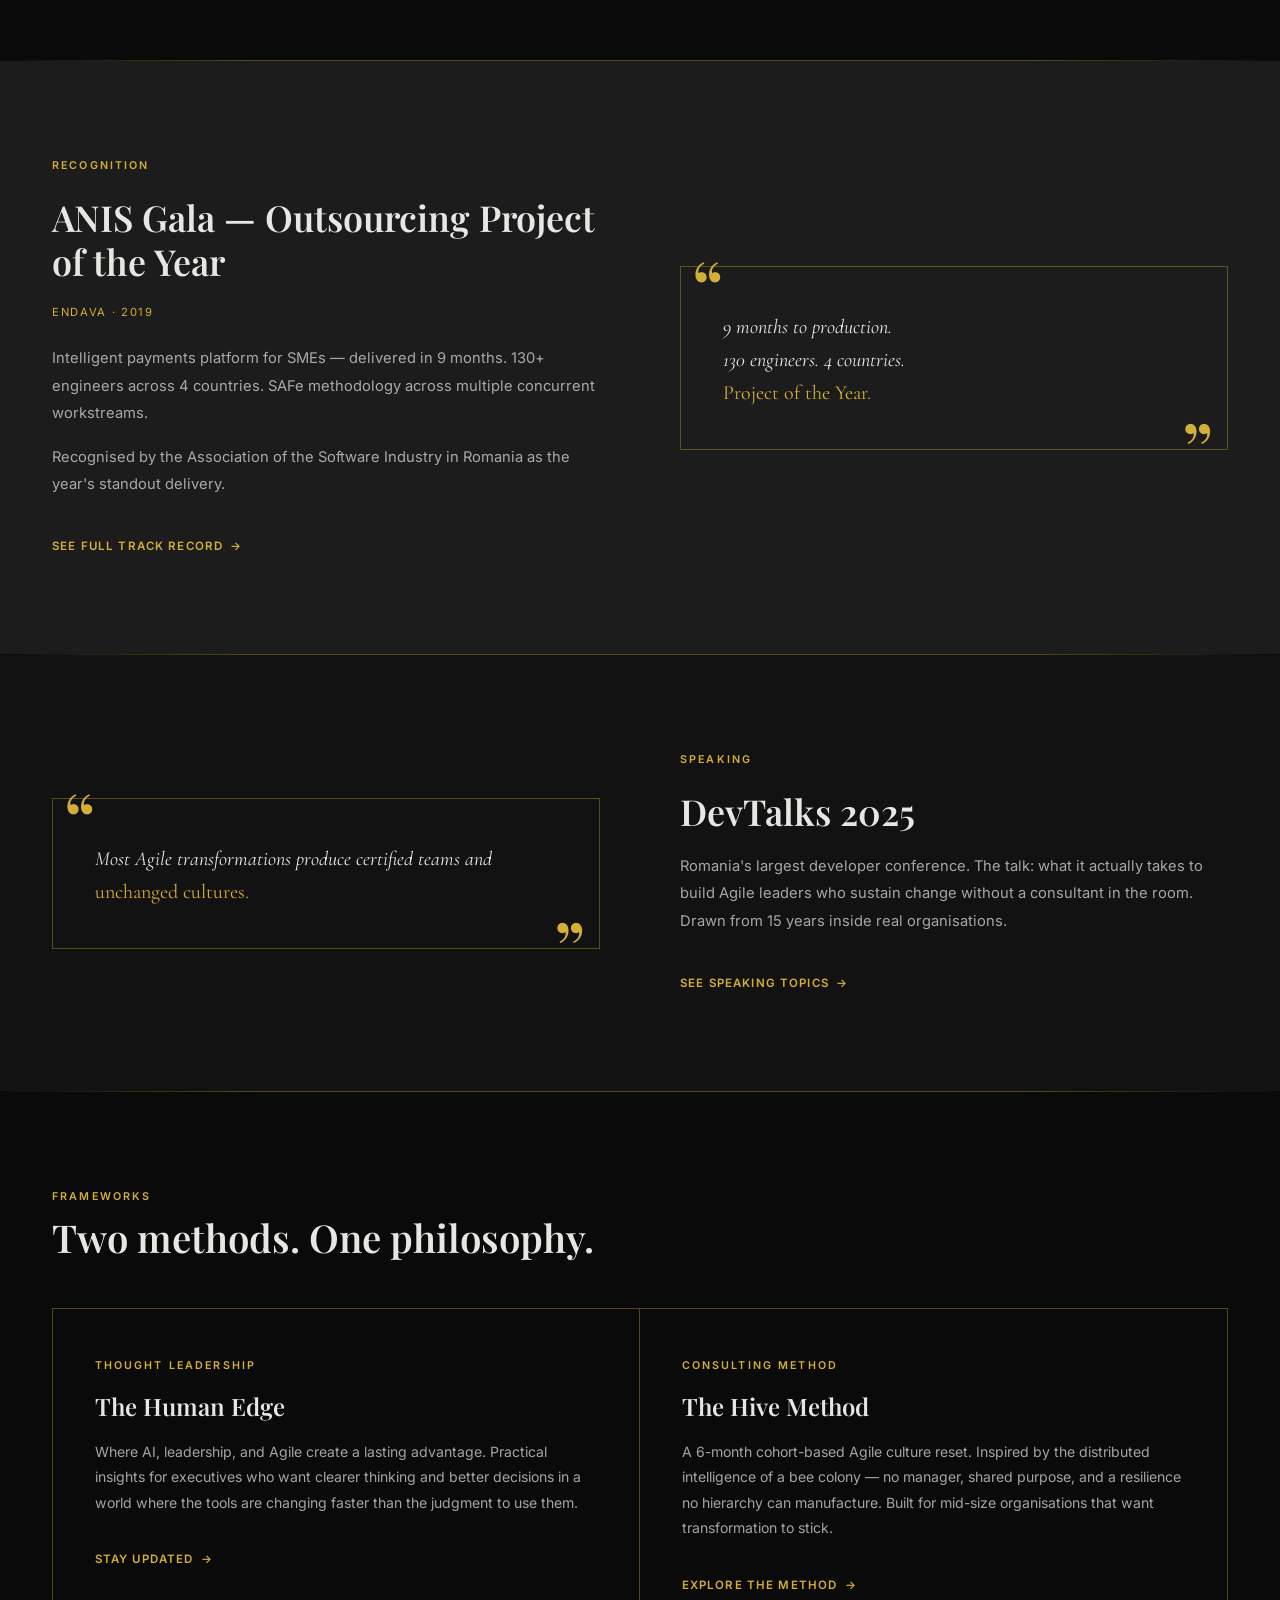
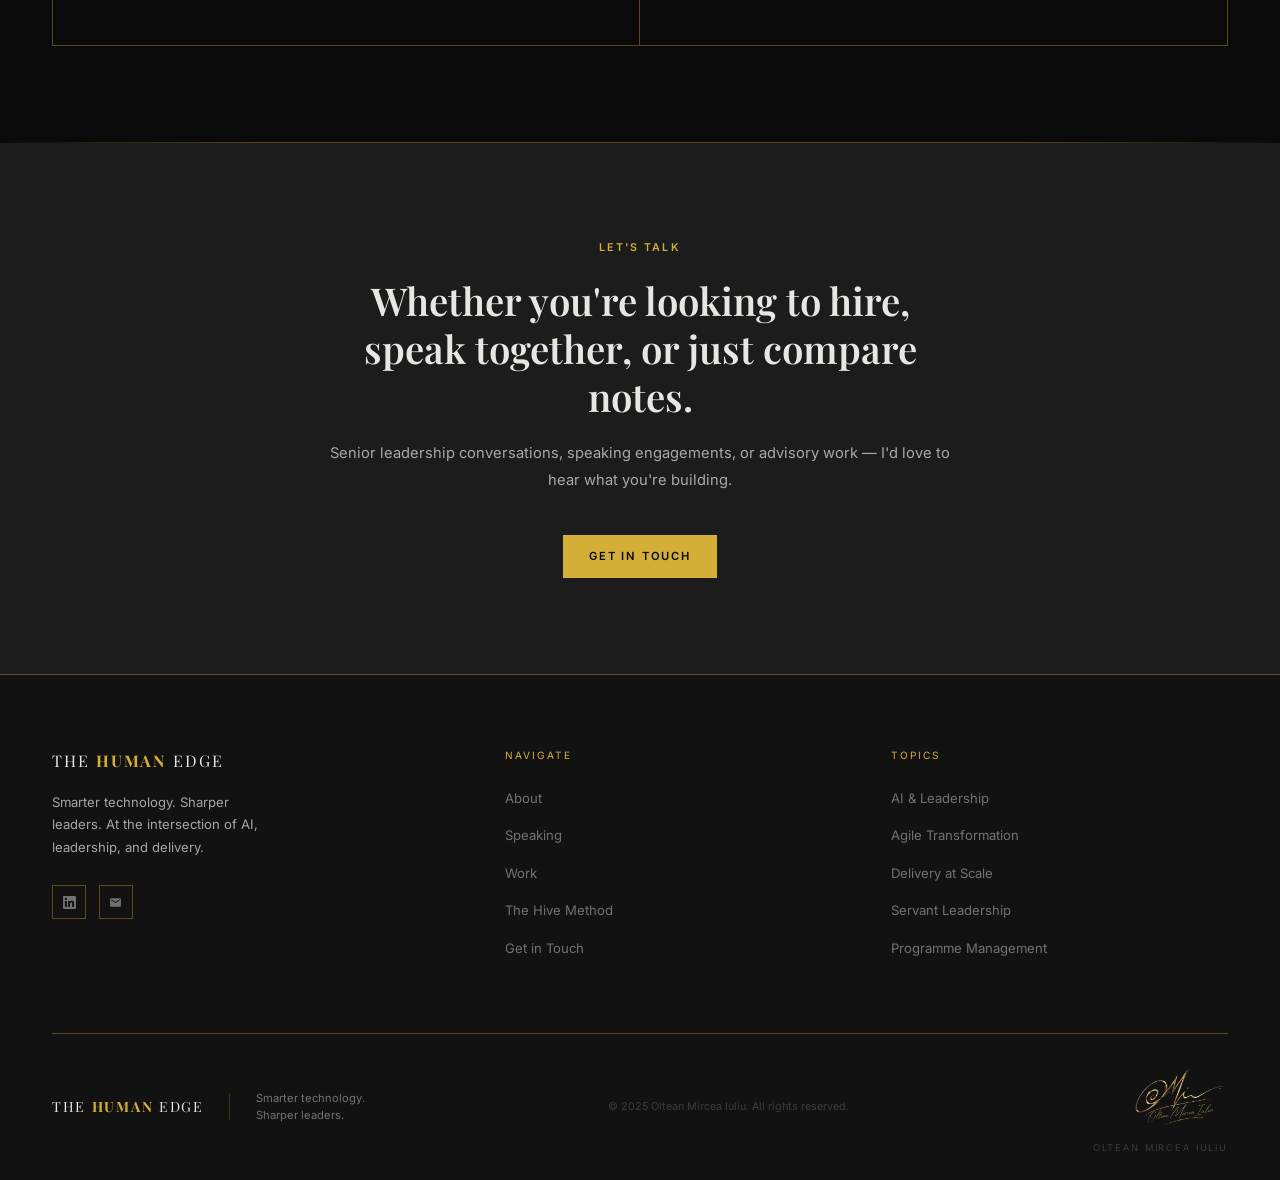
==== commit e0cc0c2e: "Redesign" ====
--- a/index.html
+++ b/index.html
@@ -1,205 +1,304 @@
 <!DOCTYPE html>
 <html lang="en">
 <head>
-  <meta charset="UTF-8" />
-  <meta name="viewport" content="width=device-width, initial-scale=1.0" />
+  <meta charset="UTF-8"/>
+  <meta name="viewport" content="width=device-width, initial-scale=1.0"/>
+  <meta name="description" content="Smarter technology. Sharper leaders. Mircea Oltean — AI, Leadership, and Agile transformation expert."/>
   <title>Mircea Oltean — Programme Director & Transformation Leader</title>
-  <meta name="description" content="Programme Director, Operations Leader, and speaker helping engineering organisations deliver faster and build leadership cultures that last. Based in Bucharest, Romania." />
-  <meta property="og:title" content="Mircea Oltean — Programme Director & Transformation Leader" />
-  <meta property="og:description" content="15+ years turning complex programmes into engineering cultures that sustain themselves. ANIS Gala Project of the Year. Speaker at DevTalks 2025." />
-  <meta property="og:image" content="https://mirceaolteaniuliu-oss.github.io/Hero%20background.jpg" />
-  <meta property="og:url" content="https://mirceaolteaniuliu-oss.github.io/" />
-  <meta property="og:type" content="website" />
-  <meta name="twitter:card" content="summary_large_image" />
-  <meta name="twitter:title" content="Mircea Oltean — Programme Director & Transformation Leader" />
-  <meta name="twitter:description" content="15+ years turning complex programmes into engineering cultures that sustain themselves." />
-  <meta name="twitter:image" content="https://mirceaolteaniuliu-oss.github.io/Hero%20background.jpg" />
-  <link rel="preconnect" href="https://fonts.googleapis.com" />
-  <link rel="preconnect" href="https://fonts.gstatic.com" crossorigin />
-  <link href="https://fonts.googleapis.com/css2?family=Cormorant+Garamond:ital,wght@0,400;0,500;0,600;1,400;1,500&family=DM+Sans:wght@300;400;500&display=swap" rel="stylesheet" />
-  <link rel="stylesheet" href="styles.css" />
+  <link rel="preconnect" href="https://fonts.googleapis.com"/>
+  <link rel="preconnect" href="https://fonts.gstatic.com" crossorigin/>
+  <link href="https://fonts.googleapis.com/css2?family=Playfair+Display:ital,wght@0,400;0,600;0,700;1,400&family=Inter:wght@300;400;500;600&family=Cormorant+Garamond:ital,wght@0,300;0,400;1,300;1,400&display=swap" rel="stylesheet"/>
+  <link rel="stylesheet" href="style.css"/>
 </head>
 <body>
-
-  <nav class="nav">
-    <div class="nav__inner">
-      <a href="index.html" class="nav__logo">
-        <img src="Logo.jpg" alt="Mircea Oltean logo" class="nav__logo-img" />
-        <span class="nav__logo-text">
-          <span class="nav__logo-name">Mircea Oltean</span>
-          <span class="nav__logo-tagline">Programme Director · Speaker</span>
-        </span>
-      </a>
-      <button class="nav__toggle" id="navToggle" aria-label="Toggle menu">
-        <svg width="22" height="22" viewBox="0 0 24 24" fill="none" stroke="currentColor" stroke-width="2.5" stroke-linecap="round">
-          <line x1="3" y1="6" x2="21" y2="6"/><line x1="3" y1="12" x2="21" y2="12"/><line x1="3" y1="18" x2="21" y2="18"/>
-        </svg>
-      </button>
-      <ul class="nav__links" id="navLinks">
-        <li><a href="method.html">Speaking</a></li>
-        <li><a href="proof.html">Work</a></li>
-        <li><a href="about.html">About</a></li>
-        <li class="nav__cta"><a href="diagnostic.html">Get in Touch</a></li>
-      </ul>
-    </div>
-  </nav>
-
-  <main>
-
-    <!-- HERO -->
-    <section class="hero">
-      <div class="container hero--visual">
-        <div class="hero__text animate">
-          <span class="section-label">Programme Director · Speaker · Transformation Leader</span>
-          <h1>I help engineering organisations deliver faster — and build the leadership that keeps it that way.</h1>
-          <p class="hero__sub">15+ years turning complex programmes into cultures that sustain themselves. From software developer to programme director — I understand the machine from the inside.</p>
-          <div class="hero__ctas">
-            <a href="diagnostic.html" class="btn">Get in Touch</a>
-            <a href="https://www.linkedin.com/in/mircea-oltean-mba-sa-9ab67919" target="_blank" rel="noopener" class="btn--ghost-dark">Connect on LinkedIn</a>
+  <header class="site-header">
+    <div class="container">
+      <div class="header-inner">
+        <a href="index.html" class="logo">THE <span class="human">HUMAN</span> EDGE</a>
+        <nav class="site-nav" id="mainNav">
+          <a href="about.html"      class="nav-link ">About</a>
+          <a href="method.html"     class="nav-link ">Speaking</a>
+          <a href="proof.html"      class="nav-link ">Work</a>
+          <a href="the-hive.html"   class="nav-link ">The Hive Method</a>
+          <a href="diagnostic.html" class="btn btn-gold">Get in Touch</a>
+        </nav>
+        <button class="nav-toggle" id="navToggle" aria-label="Open menu">
+          <span></span><span></span><span></span>
+        </button>
+      </div>
+    </div>
+  </header>
+
+<main>
+
+  <!-- HERO -->
+  <section style="position:relative;min-height:100vh;display:grid;grid-template-columns:1fr 1fr;padding-top:5rem;overflow:hidden;z-index:1;">
+    <div style="display:flex;flex-direction:column;justify-content:center;padding:6rem var(--gutter) 6rem var(--gutter);max-width:calc(var(--max-w)/2 + var(--gutter));">
+      <p class="overline" data-reveal style="margin-bottom:1.5rem;">Programme Director · Speaker · Transformation Leader</p>
+      <h1 data-reveal data-d1 style="font-family:var(--font-display);font-size:clamp(2.4rem,4vw,3.7rem);font-weight:600;line-height:1.12;color:var(--gold);margin-bottom:1.4rem;">
+        Smarter Technology.<br/>Sharper Leaders.
+      </h1>
+      <p data-reveal data-d2 style="font-size:0.97rem;color:var(--ww-70);max-width:38ch;line-height:1.85;margin-bottom:1rem;">
+        I help engineering organisations deliver faster — and build the leadership that keeps it that way.
+      </p>
+      <p data-reveal data-d2 style="font-size:0.88rem;color:var(--ww-45);max-width:40ch;line-height:1.8;margin-bottom:2.6rem;">
+        15+ years turning complex programmes into cultures that sustain themselves. From software developer to programme director — I understand the machine from the inside.
+      </p>
+      <div data-reveal data-d3 style="display:flex;gap:1rem;flex-wrap:wrap;margin-bottom:3.5rem;">
+        <a href="diagnostic.html" class="btn btn-gold">Get in Touch</a>
+        <a href="about.html"      class="btn btn-outline">About Me</a>
+      </div>
+      <div data-reveal data-d4>
+        <img src="[data-uri]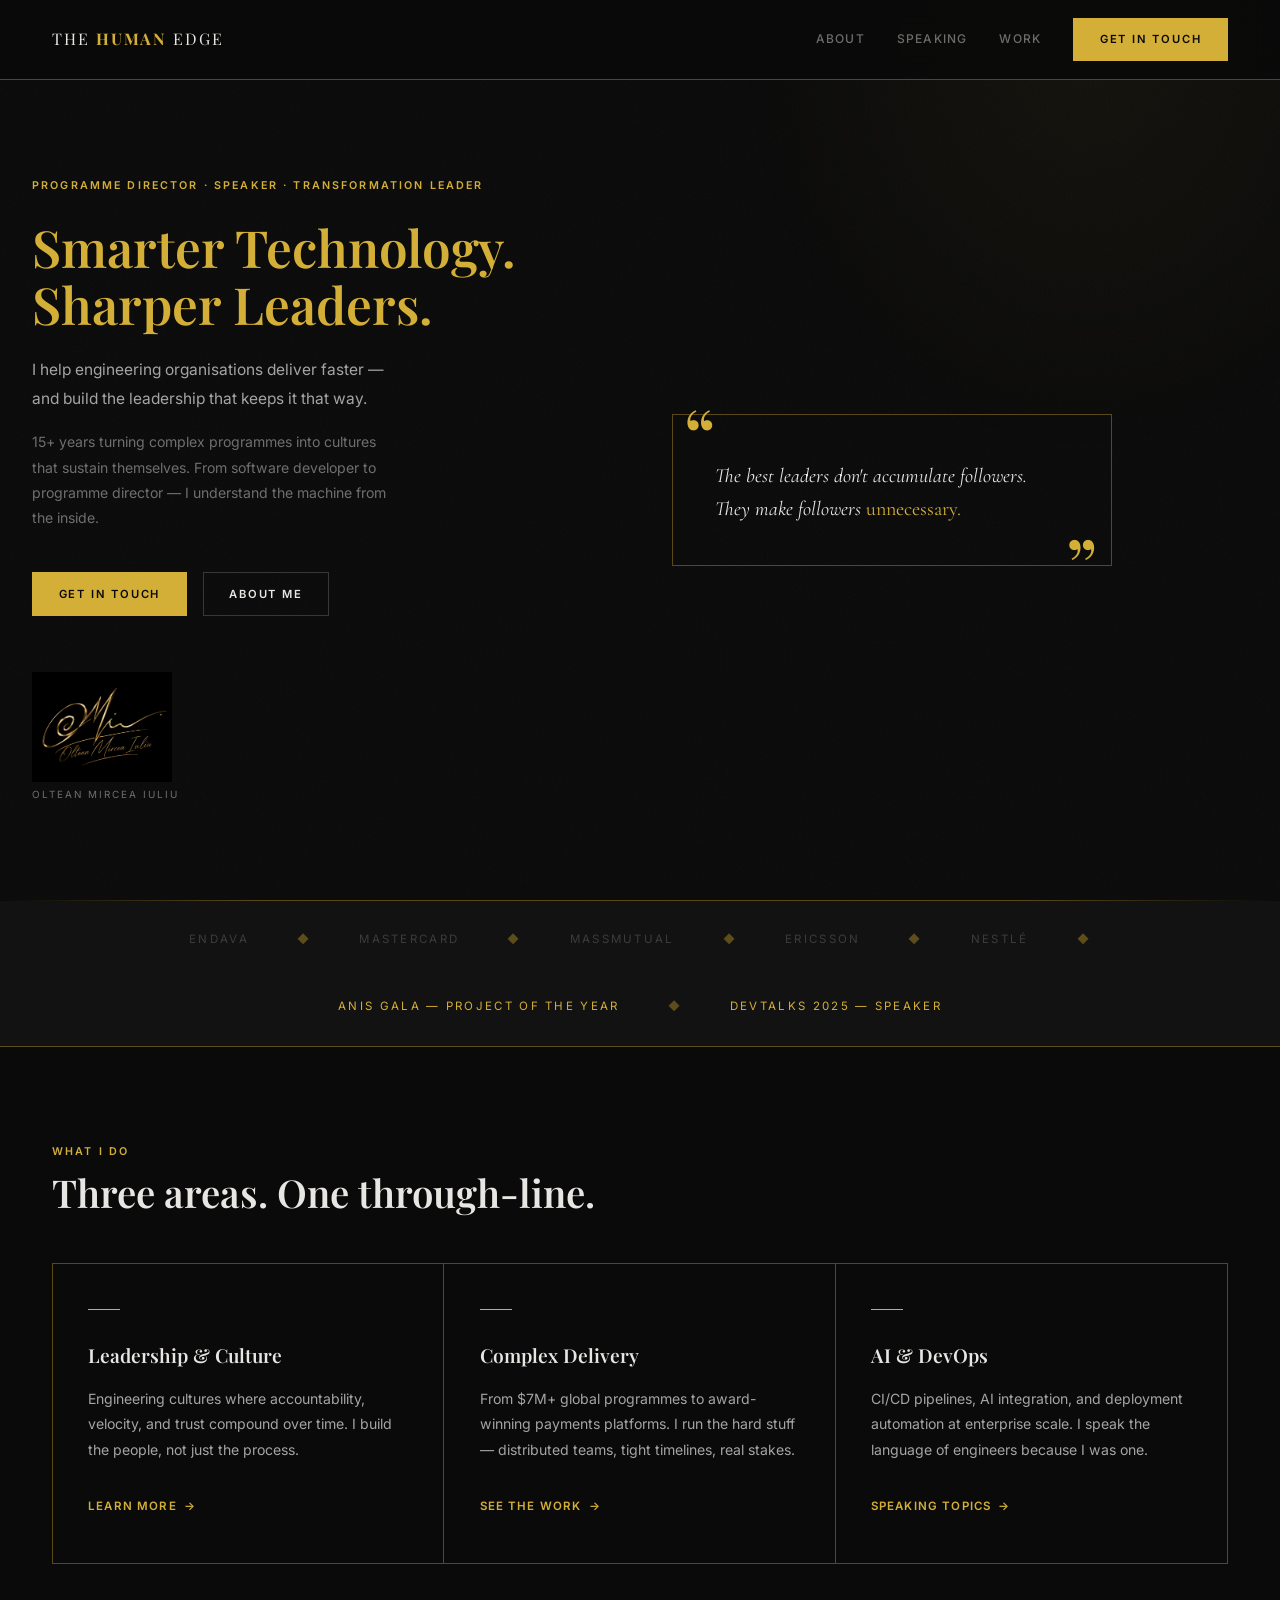
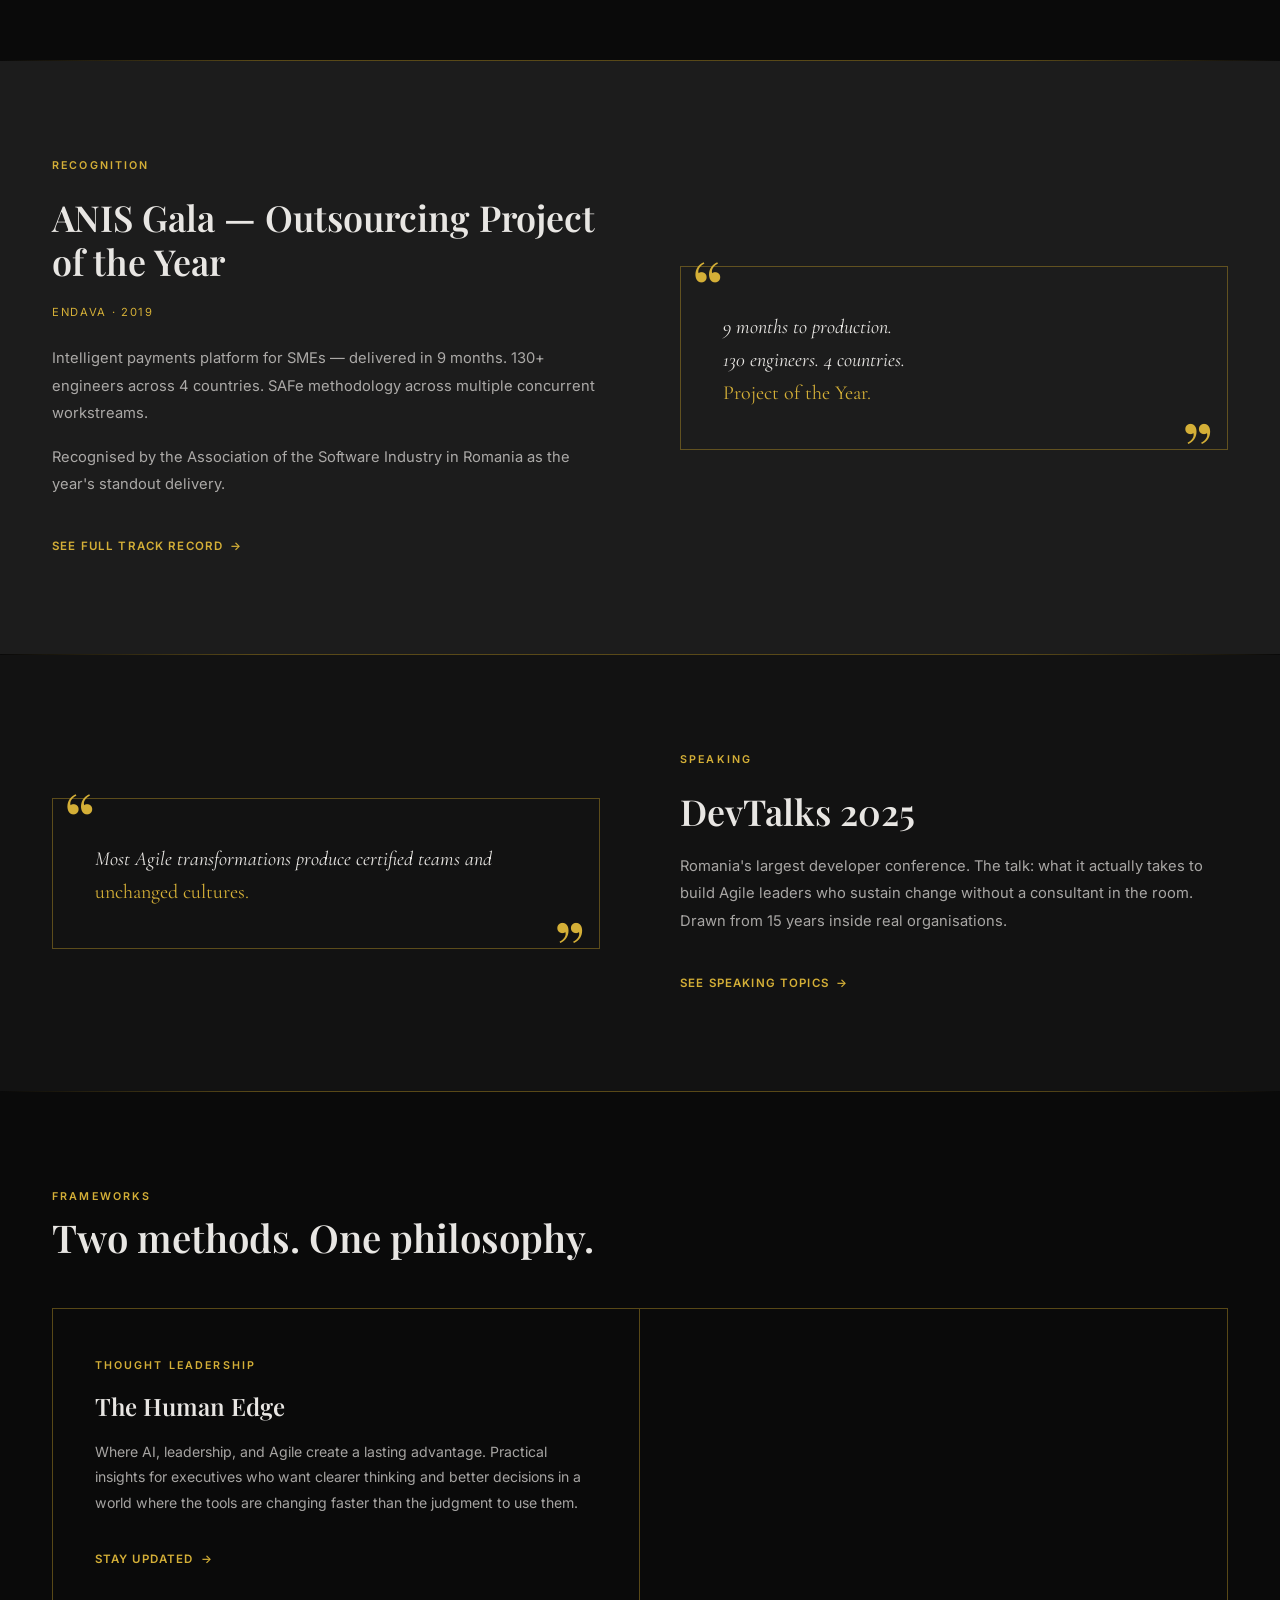
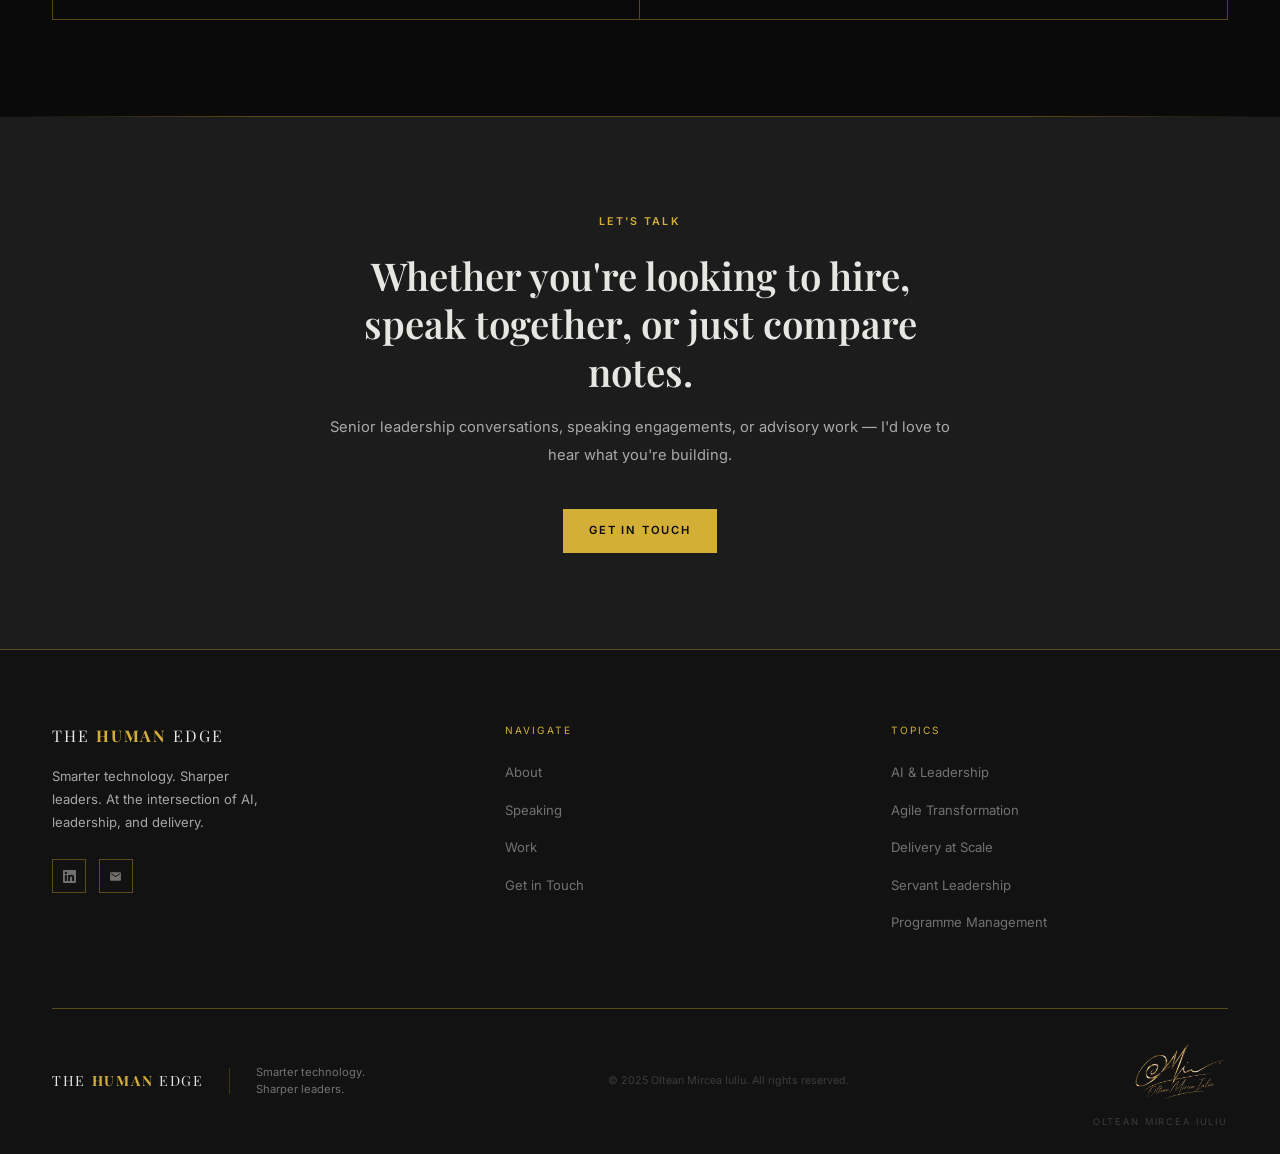
==== commit d4818ca5: "Remove The Hive Method page references across the site" ====
--- a/index.html
+++ b/index.html
@@ -19,7 +19,6 @@
           <a href="about.html"      class="nav-link ">About</a>
           <a href="method.html"     class="nav-link ">Speaking</a>
           <a href="proof.html"      class="nav-link ">Work</a>
-          <a href="the-hive.html"   class="nav-link ">The Hive Method</a>
           <a href="diagnostic.html" class="btn btn-gold">Get in Touch</a>
         </nav>
         <button class="nav-toggle" id="navToggle" aria-label="Open menu">
@@ -198,12 +197,6 @@
           <p style="font-size:0.88rem;color:var(--ww-70);line-height:1.82;margin-bottom:1.8rem;">Where AI, leadership, and Agile create a lasting advantage. Practical insights for executives who want clearer thinking and better decisions in a world where the tools are changing faster than the judgment to use them.</p>
           <a href="diagnostic.html" class="link-arrow">Stay Updated</a>
         </div>
-        <div style="padding:3rem 2.6rem;transition:background 0.25s;" onmouseover="this.style.background='rgba(212,175,55,0.03)'" onmouseout="this.style.background=''" data-reveal data-d2>
-          <p class="overline" style="margin-bottom:1rem;">Consulting Method</p>
-          <h3 style="font-family:var(--font-display);font-size:1.5rem;font-weight:600;color:var(--warm-white);line-height:1.3;margin-bottom:1rem;">The Hive Method</h3>
-          <p style="font-size:0.88rem;color:var(--ww-70);line-height:1.82;margin-bottom:1.8rem;">A 6-month cohort-based Agile culture reset. Inspired by the distributed intelligence of a bee colony — no manager, shared purpose, and a resilience no hierarchy can manufacture. Built for mid-size organisations that want transformation to stick.</p>
-          <a href="the-hive.html" class="link-arrow">Explore the Method</a>
-        </div>
       </div>
     </div>
   </section>
@@ -248,7 +241,6 @@
             <li><a href="about.html">About</a></li>
             <li><a href="method.html">Speaking</a></li>
             <li><a href="proof.html">Work</a></li>
-            <li><a href="the-hive.html">The Hive Method</a></li>
             <li><a href="diagnostic.html">Get in Touch</a></li>
           </ul>
         </div>
